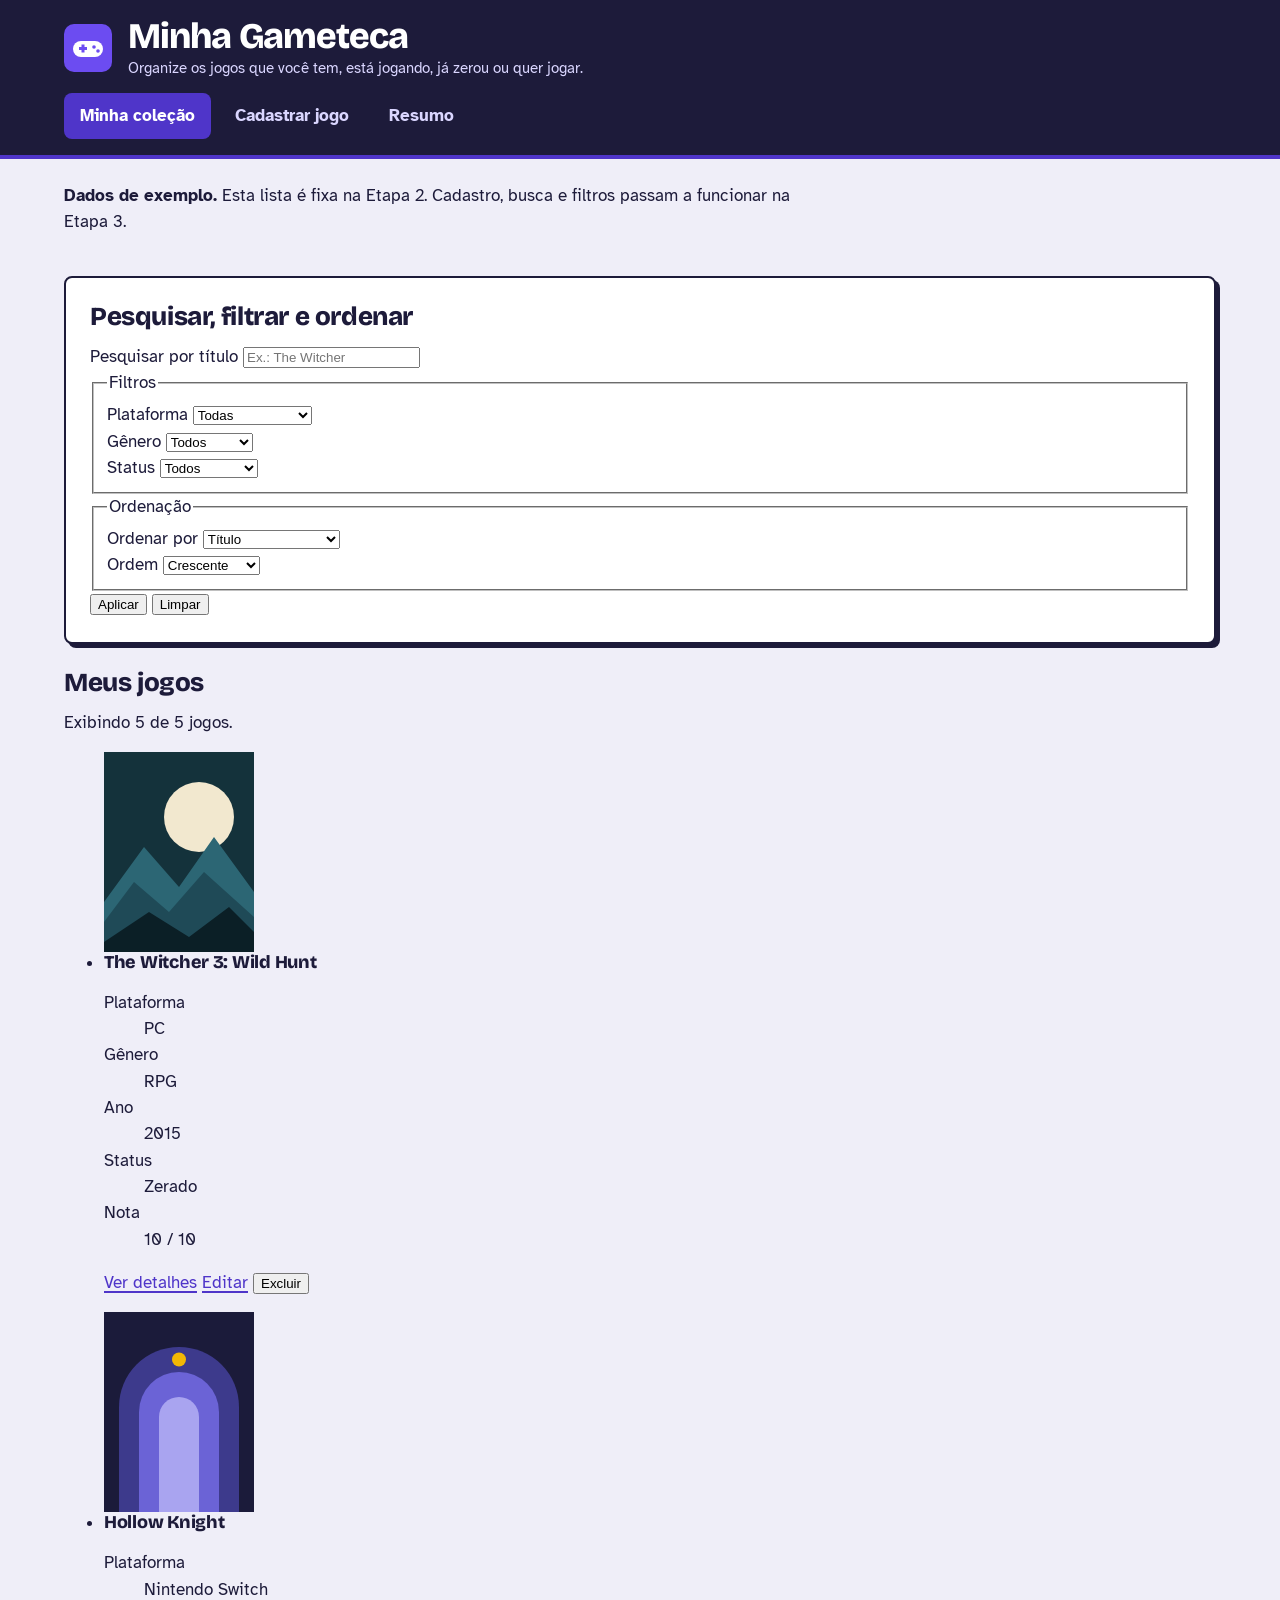
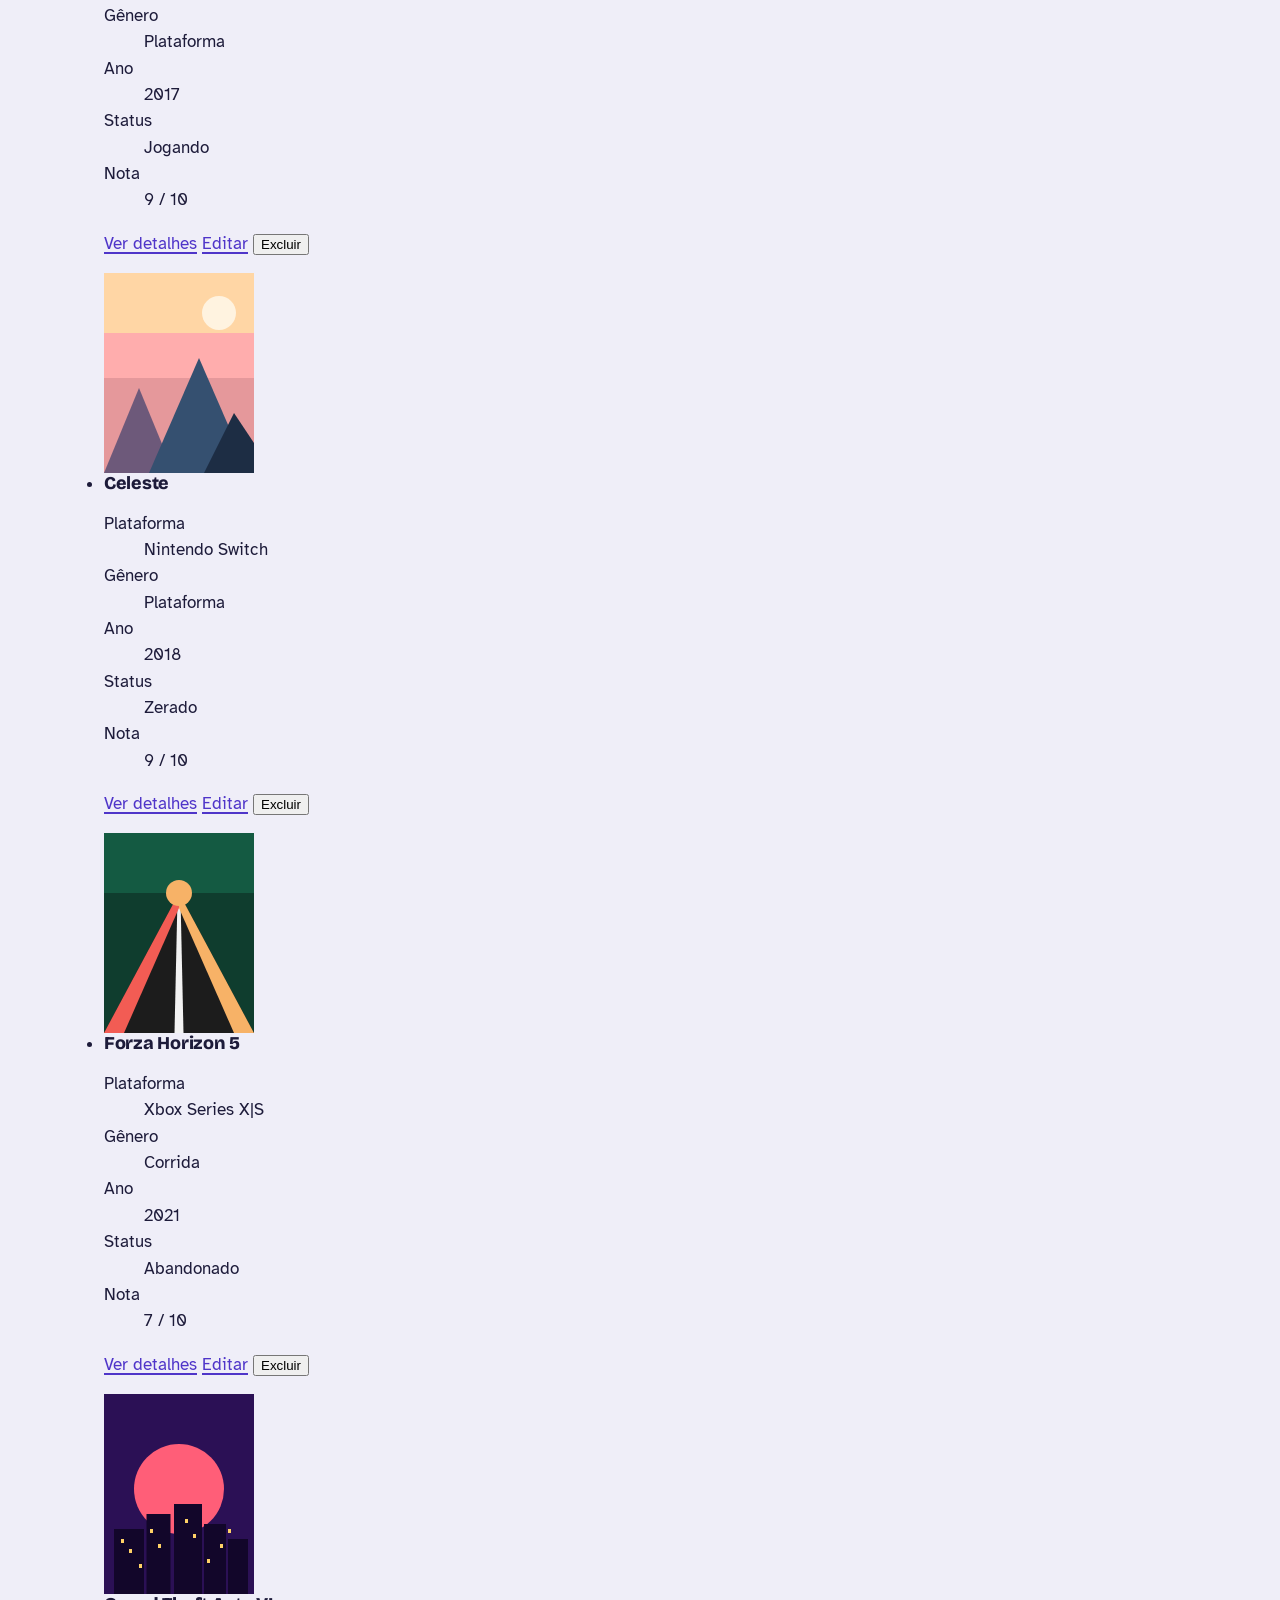
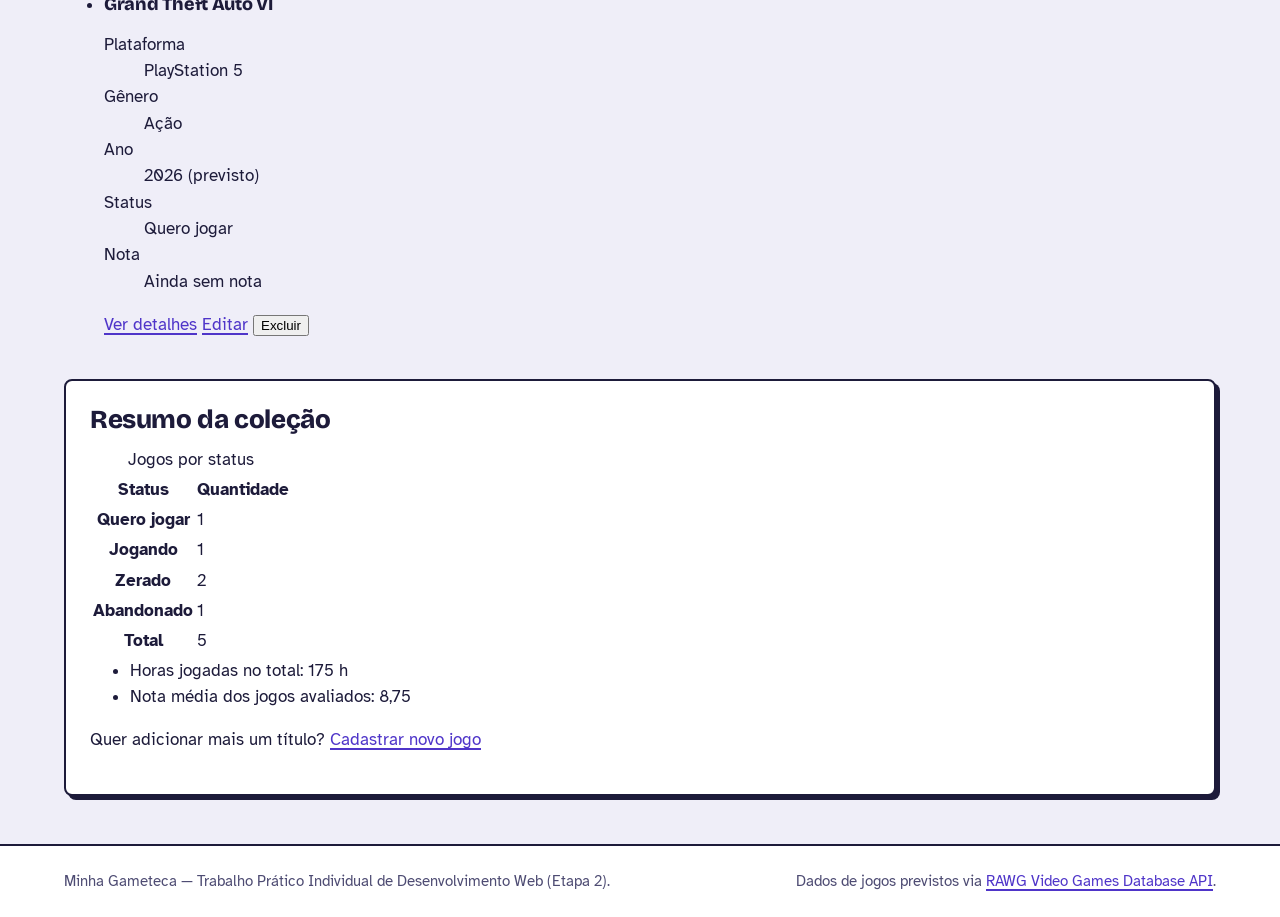
==== index.html @ 67038b7e "style: constrói layout principal com flexbox e grid Organiza topo, navegação, rodapé e estrutura ver" ====
<!DOCTYPE html>
<html lang="pt-BR">
<head>
  <meta charset="UTF-8">
  <meta name="viewport" content="width=device-width, initial-scale=1.0">
  <meta name="description" content="Minha Gameteca: sistema web para organizar sua coleção de jogos.">
  <title>Minha Gameteca — Minha coleção</title>
  <link rel="icon" type="image/svg+xml" href="assets/img/logo.svg">
  <link rel="preconnect" href="https://fonts.googleapis.com">
  <link rel="preconnect" href="https://fonts.gstatic.com" crossorigin>
  <link rel="stylesheet" href="https://fonts.googleapis.com/css2?family=Atkinson+Hyperlegible:wght@400;700&amp;family=Bricolage+Grotesque:opsz,wght@12..96,600..800&amp;display=swap">
  <link rel="stylesheet" href="assets/css/style.css">
</head>
<body>
  <a class="pular-link" href="#conteudo">Ir para o conteúdo principal</a>

  <header>
    <img src="assets/img/logo.svg" alt="Logotipo da Minha Gameteca" width="48" height="48">
    <div>
      <h1>Minha Gameteca</h1>
      <p>Organize os jogos que você tem, está jogando, já zerou ou quer jogar.</p>
    </div>
    <nav aria-label="Navegação principal">
      <ul>
        <li><a href="index.html" aria-current="page">Minha coleção</a></li>
        <li><a href="pages/cadastro.html">Cadastrar jogo</a></li>
        <li><a href="#resumo">Resumo</a></li>
      </ul>
    </nav>
  </header>

  <main id="conteudo" class="pagina-colecao">
    <p class="aviso aviso--info" role="note">
      <strong>Dados de exemplo.</strong>
      Esta lista é fixa na Etapa 2. Cadastro, busca e filtros passam a funcionar na Etapa 3.
    </p>

    <section class="area-busca" aria-labelledby="titulo-busca">
      <h2 id="titulo-busca">Pesquisar, filtrar e ordenar</h2>

      <form id="form-busca" action="#" method="get" role="search" aria-label="Pesquisar, filtrar e ordenar jogos">
        <div class="campo campo--busca">
          <label for="busca-titulo">Pesquisar por título</label>
          <input type="search" id="busca-titulo" name="busca" placeholder="Ex.: The Witcher">
        </div>

        <fieldset>
          <legend>Filtros</legend>

          <div class="campo">
            <label for="filtro-plataforma">Plataforma</label>
            <select id="filtro-plataforma" name="plataforma">
              <option value="">Todas</option>
              <option value="pc">PC</option>
              <option value="playstation-5">PlayStation 5</option>
              <option value="playstation-4">PlayStation 4</option>
              <option value="xbox-series">Xbox Series X|S</option>
              <option value="nintendo-switch">Nintendo Switch</option>
              <option value="mobile">Mobile</option>
            </select>
          </div>

          <div class="campo">
            <label for="filtro-genero">Gênero</label>
            <select id="filtro-genero" name="genero">
              <option value="">Todos</option>
              <option value="acao">Ação</option>
              <option value="aventura">Aventura</option>
              <option value="rpg">RPG</option>
              <option value="plataforma">Plataforma</option>
              <option value="estrategia">Estratégia</option>
              <option value="esporte">Esporte</option>
              <option value="corrida">Corrida</option>
              <option value="simulacao">Simulação</option>
              <option value="outro">Outro</option>
            </select>
          </div>

          <div class="campo">
            <label for="filtro-status">Status</label>
            <select id="filtro-status" name="status">
              <option value="">Todos</option>
              <option value="quero-jogar">Quero jogar</option>
              <option value="jogando">Jogando</option>
              <option value="zerado">Zerado</option>
              <option value="abandonado">Abandonado</option>
            </select>
          </div>
        </fieldset>

        <fieldset>
          <legend>Ordenação</legend>

          <div class="campo">
            <label for="ordenar-por">Ordenar por</label>
            <select id="ordenar-por" name="ordenar-por">
              <option value="titulo">Título</option>
              <option value="nota">Nota pessoal</option>
              <option value="ano">Ano de lançamento</option>
              <option value="horas">Horas jogadas</option>
            </select>
          </div>

          <div class="campo">
            <label for="ordem">Ordem</label>
            <select id="ordem" name="ordem">
              <option value="crescente">Crescente</option>
              <option value="decrescente">Decrescente</option>
            </select>
          </div>
        </fieldset>

        <div class="acoes">
          <button type="submit" class="botao botao--primario">Aplicar</button>
          <button type="reset" class="botao botao--secundario">Limpar</button>
        </div>
      </form>
    </section>

    <section class="area-lista" aria-labelledby="titulo-colecao">
      <h2 id="titulo-colecao">Meus jogos</h2>
      <p class="contador" aria-live="polite">Exibindo 5 de 5 jogos.</p>
      <p id="mensagem-vazia" class="mensagem mensagem--vazia" hidden>Nenhum jogo encontrado. Tente mudar a pesquisa ou os filtros.</p>

      <ul id="lista-jogos" class="lista-jogos">
        <li>
          <article class="jogo" aria-labelledby="jogo-1-titulo" data-id="1" data-status="zerado">
            <img src="assets/img/capa-1.svg" alt="Capa provisória do jogo The Witcher 3: Wild Hunt" width="150" height="200">
            <h3 id="jogo-1-titulo">The Witcher 3: Wild Hunt</h3>
            <dl>
              <dt>Plataforma</dt>
              <dd>PC</dd>
              <dt>Gênero</dt>
              <dd>RPG</dd>
              <dt>Ano</dt>
              <dd>2015</dd>
              <dt>Status</dt>
              <dd class="selo">Zerado</dd>
              <dt>Nota</dt>
              <dd>10 / 10</dd>
            </dl>
            <p class="acoes">
              <a class="botao botao--primario" href="pages/detalhes.html">Ver detalhes</a>
              <a class="botao botao--secundario" href="pages/editar.html">Editar</a>
              <button type="button" class="botao botao--perigo">Excluir</button>
            </p>
          </article>
        </li>

        <li>
          <article class="jogo" aria-labelledby="jogo-2-titulo" data-id="2" data-status="jogando">
            <img src="assets/img/capa-2.svg" alt="Capa provisória do jogo Hollow Knight" width="150" height="200">
            <h3 id="jogo-2-titulo">Hollow Knight</h3>
            <dl>
              <dt>Plataforma</dt>
              <dd>Nintendo Switch</dd>
              <dt>Gênero</dt>
              <dd>Plataforma</dd>
              <dt>Ano</dt>
              <dd>2017</dd>
              <dt>Status</dt>
              <dd class="selo">Jogando</dd>
              <dt>Nota</dt>
              <dd>9 / 10</dd>
            </dl>
            <p class="acoes">
              <a class="botao botao--primario" href="pages/detalhes.html">Ver detalhes</a>
              <a class="botao botao--secundario" href="pages/editar.html">Editar</a>
              <button type="button" class="botao botao--perigo">Excluir</button>
            </p>
          </article>
        </li>

        <li>
          <article class="jogo" aria-labelledby="jogo-3-titulo" data-id="3" data-status="zerado">
            <img src="assets/img/capa-3.svg" alt="Capa provisória do jogo Celeste" width="150" height="200">
            <h3 id="jogo-3-titulo">Celeste</h3>
            <dl>
              <dt>Plataforma</dt>
              <dd>Nintendo Switch</dd>
              <dt>Gênero</dt>
              <dd>Plataforma</dd>
              <dt>Ano</dt>
              <dd>2018</dd>
              <dt>Status</dt>
              <dd class="selo">Zerado</dd>
              <dt>Nota</dt>
              <dd>9 / 10</dd>
            </dl>
            <p class="acoes">
              <a class="botao botao--primario" href="pages/detalhes.html">Ver detalhes</a>
              <a class="botao botao--secundario" href="pages/editar.html">Editar</a>
              <button type="button" class="botao botao--perigo">Excluir</button>
            </p>
          </article>
        </li>

        <li>
          <article class="jogo" aria-labelledby="jogo-4-titulo" data-id="4" data-status="abandonado">
            <img src="assets/img/capa-4.svg" alt="Capa provisória do jogo Forza Horizon 5" width="150" height="200">
            <h3 id="jogo-4-titulo">Forza Horizon 5</h3>
            <dl>
              <dt>Plataforma</dt>
              <dd>Xbox Series X|S</dd>
              <dt>Gênero</dt>
              <dd>Corrida</dd>
              <dt>Ano</dt>
              <dd>2021</dd>
              <dt>Status</dt>
              <dd class="selo">Abandonado</dd>
              <dt>Nota</dt>
              <dd>7 / 10</dd>
            </dl>
            <p class="acoes">
              <a class="botao botao--primario" href="pages/detalhes.html">Ver detalhes</a>
              <a class="botao botao--secundario" href="pages/editar.html">Editar</a>
              <button type="button" class="botao botao--perigo">Excluir</button>
            </p>
          </article>
        </li>

        <li>
          <article class="jogo" aria-labelledby="jogo-5-titulo" data-id="5" data-status="quero-jogar">
            <img src="assets/img/capa-5.svg" alt="Capa provisória do jogo Grand Theft Auto VI" width="150" height="200">
            <h3 id="jogo-5-titulo">Grand Theft Auto VI</h3>
            <dl>
              <dt>Plataforma</dt>
              <dd>PlayStation 5</dd>
              <dt>Gênero</dt>
              <dd>Ação</dd>
              <dt>Ano</dt>
              <dd>2026 (previsto)</dd>
              <dt>Status</dt>
              <dd class="selo">Quero jogar</dd>
              <dt>Nota</dt>
              <dd>Ainda sem nota</dd>
            </dl>
            <p class="acoes">
              <a class="botao botao--primario" href="pages/detalhes.html">Ver detalhes</a>
              <a class="botao botao--secundario" href="pages/editar.html">Editar</a>
              <button type="button" class="botao botao--perigo">Excluir</button>
            </p>
          </article>
        </li>
      </ul>
    </section>

    <aside id="resumo" class="area-resumo" aria-labelledby="titulo-resumo">
      <h2 id="titulo-resumo">Resumo da coleção</h2>

      <table>
        <caption>Jogos por status</caption>
        <thead>
          <tr>
            <th scope="col">Status</th>
            <th scope="col">Quantidade</th>
          </tr>
        </thead>
        <tbody>
          <tr>
            <th scope="row">Quero jogar</th>
            <td>1</td>
          </tr>
          <tr>
            <th scope="row">Jogando</th>
            <td>1</td>
          </tr>
          <tr>
            <th scope="row">Zerado</th>
            <td>2</td>
          </tr>
          <tr>
            <th scope="row">Abandonado</th>
            <td>1</td>
          </tr>
        </tbody>
        <tfoot>
          <tr>
            <th scope="row">Total</th>
            <td>5</td>
          </tr>
        </tfoot>
      </table>

      <ul>
        <li>Horas jogadas no total: 175 h</li>
        <li>Nota média dos jogos avaliados: 8,75</li>
      </ul>

      <p>
        Quer adicionar mais um título?
        <a href="pages/cadastro.html">Cadastrar novo jogo</a>
      </p>
    </aside>
  </main>

  <footer>
    <p>Minha Gameteca — Trabalho Prático Individual de Desenvolvimento Web (Etapa 2).</p>
    <p>
      Dados de jogos previstos via
      <a href="https://rawg.io/apidocs" target="_blank" rel="noopener noreferrer">RAWG Video Games Database API</a>.
    </p>
  </footer>
</body>
</html>
---- assets/css/style.css ----
/*
  Minha Gameteca — Etapa 2 (CSS, layout e responsividade)

  Organização deste arquivo:
    1. Identidade visual (tokens, Box Model, tipografia, links)
    2. Layout da página (topo, rodapé, grid principal)
    3. Botões e estados de interação
    4. Formulário de cadastro e edição
    5. Listagem, busca, filtros e resumo
    6. Página de detalhes e confirmação de exclusão
    7. Mensagens
    8. Responsividade (Media Queries)

  Abordagem mobile-first: os estilos base servem para telas pequenas e
  as Media Queries (min-width) ampliam o layout para telas maiores.
*/


/* ==========================================================================
   1. IDENTIDADE VISUAL
   Direção: cartuchos de jogo. Bordas firmes, sombras sólidas deslocadas e
   cor de status como informação. Violeta é a cor do logotipo (Etapa 1).
   ========================================================================== */

:root {
  /* Cores base */
  --tinta: #1D1B3A;            /* texto e bordas */
  --tinta-suave: #4E4C73;      /* texto secundário */
  --violeta: #4F35C9;          /* ação principal, links, foco */
  --violeta-escuro: #3A24A8;   /* hover da ação principal */
  --fundo: #EFEEF8;            /* fundo da página */
  --papel: #FFFFFF;            /* superfícies (cards, campos) */
  --ambar: #F2B705;            /* foco sobre o topo escuro */
  --linha-campo: #5C5A80;      /* borda de campos de formulário */

  /* Perigo (excluir, erros) */
  --perigo: #B3203A;
  --perigo-escuro: #8F1830;
  --perigo-fundo: #FFE8EC;
  --perigo-texto: #8B1428;

  /* Sucesso e informação */
  --sucesso-fundo: #DDF4E4;
  --sucesso-texto: #0F5A2A;
  --info-fundo: #E3EEFF;
  --info-texto: #0B3F85;

  /* Cores de status do jogo: faixa, fundo do selo e texto do selo */
  --quero-jogar-faixa: #1B6FD1;
  --quero-jogar-fundo: #DCEBFF;
  --quero-jogar-texto: #0B3F85;
  --jogando-faixa: #E0A100;
  --jogando-fundo: #FFEFC2;
  --jogando-texto: #6B4300;
  --zerado-faixa: #1F9D4D;
  --zerado-fundo: #D5F2DD;
  --zerado-texto: #0F5A2A;
  --abandonado-faixa: #D6334F;
  --abandonado-fundo: #FFDDE2;
  --abandonado-texto: #8B1428;

  /* Tipografia */
  --fonte-titulo: "Bricolage Grotesque", "Trebuchet MS", "Segoe UI", system-ui, sans-serif;
  --fonte-texto: "Atkinson Hyperlegible", "Segoe UI", Verdana, system-ui, sans-serif;

  /* Escala de espaçamento (rem) */
  --esp-1: 0.25rem;
  --esp-2: 0.5rem;
  --esp-3: 0.75rem;
  --esp-4: 1rem;
  --esp-5: 1.5rem;
  --esp-6: 2rem;
  --esp-7: 3rem;

  /* Forma: borda firme e sombra sólida (efeito de cartucho) */
  --borda: 2px solid var(--tinta);
  --raio: 0.5rem;
  --sombra: 0.25rem 0.25rem 0 var(--tinta);
  --sombra-pequena: 0.125rem 0.125rem 0 var(--tinta);

  /* Largura máxima do conteúdo */
  --largura-max: 72rem;
}


/* ---- Box Model e base ---------------------------------------------------- */

/* border-box: width e height passam a incluir padding e borda. */
*,
*::before,
*::after {
  box-sizing: border-box;
}

html {
  font-size: 100%;           /* respeita a preferência de tamanho do usuário */
  scroll-behavior: smooth;
}

body {
  margin: 0;
  min-height: 100vh;
  font-family: var(--fonte-texto);
  font-size: 1.0625rem;      /* 17px: confortável para leitura */
  line-height: 1.55;
  color: var(--tinta);
  background-color: var(--fundo);
}

/* O atributo hidden precisa vencer qualquer display definido nas classes. */
[hidden] {
  display: none !important;
}

img,
svg {
  display: block;
  max-width: 100%;
  height: auto;
}


/* ---- Tipografia ---------------------------------------------------------- */

h1,
h2,
h3 {
  margin: 0 0 var(--esp-3);
  font-family: var(--fonte-titulo);
  font-weight: 800;
  line-height: 1.15;
  letter-spacing: -0.015em;
  text-wrap: balance;
}

h1 {
  font-size: clamp(1.5rem, 1.1rem + 1.6vw, 2.25rem);
  letter-spacing: -0.025em;
}

h2 {
  font-size: clamp(1.25rem, 1.05rem + 0.8vw, 1.625rem);
}

h3 {
  font-size: 1.125rem;
}

p {
  margin: 0 0 var(--esp-4);
  max-width: 68ch;           /* linhas curtas leem melhor */
}

strong {
  font-weight: 700;
}

small {
  font-size: 0.875rem;
}

abbr[title] {
  text-decoration: none;     /* o asterisco de campo obrigatório não precisa de sublinhado */
  cursor: help;
}

ul,
ol {
  margin-top: 0;
}


/* ---- Links --------------------------------------------------------------- */

a {
  color: var(--violeta);
  text-decoration-thickness: 0.1em;
  text-underline-offset: 0.2em;
}

a:hover {
  color: var(--violeta-escuro);
  text-decoration-thickness: 0.18em;
}


/* ==========================================================================
   2. LAYOUT DA PÁGINA
   Flexbox: topo, navegação, rodapé e estrutura vertical da página.
   Grid: áreas da página principal (busca, lista e resumo).
   ========================================================================== */

/* Estrutura vertical: o rodapé desce até o fim da janela em páginas curtas. */
body {
  display: flex;
  flex-direction: column;
}

/*
  Margem lateral que limita o conteúdo a --largura-max e mantém o fundo do
  topo e do rodapé de ponta a ponta. Em telas pequenas vale o mínimo de 1rem.
*/
body > header,
main,
body > footer {
  padding-inline: max(var(--esp-4), calc((100% - var(--largura-max)) / 2));
}


/* ---- Topo ---------------------------------------------------------------- */

body > header {
  display: flex;
  flex-wrap: wrap;
  align-items: center;
  gap: var(--esp-3) var(--esp-4);
  padding-block: var(--esp-4);
  color: var(--papel);
  background-color: var(--tinta);
  border-bottom: 4px solid var(--violeta);
}

body > header > img {
  width: 3rem;
  height: 3rem;
  flex: none;
}

body > header > div {
  flex: 1 1 14rem;           /* ocupa o espaço livre e quebra de linha se faltar */
  min-width: 0;
}

body > header h1 {
  margin: 0;
  color: var(--papel);
}

body > header p {
  margin: 0;
  font-size: 0.9375rem;
  color: #DAD6FF;
}

/* Navegação principal: lista horizontal que quebra linha quando precisa */
body > header nav {
  flex: 1 1 100%;
}

body > header nav ul {
  display: flex;
  flex-wrap: wrap;
  gap: var(--esp-2);
  margin: 0;
  padding: 0;
  list-style: none;
}

body > header nav a {
  display: inline-block;
  padding: 0.5rem 0.875rem;
  font-weight: 700;
  color: #DAD6FF;
  text-decoration: none;
  border: 2px solid transparent;
  border-radius: var(--raio);
}

body > header nav a[aria-current="page"] {
  color: var(--papel);
  background-color: var(--violeta);
}


/* ---- Corpo da página (grid) ---------------------------------------------- */

main {
  flex: 1 0 auto;            /* empurra o rodapé para baixo */
  display: grid;
  grid-template-columns: minmax(0, 1fr);   /* minmax(0, …) evita estouro lateral */
  gap: var(--esp-5);
  align-content: start;
  padding-block: var(--esp-5) var(--esp-7);
}

/* Páginas de formulário e detalhes: coluna de leitura confortável */
.pagina-formulario > *,
.pagina-detalhe > * {
  max-width: 56rem;
}

/* Página da coleção: áreas nomeadas (o desktop reorganiza em Media Query) */
.pagina-colecao > .aviso {
  grid-area: aviso;
}

.area-busca {
  grid-area: busca;
}

.area-lista {
  grid-area: lista;
}

.area-resumo {
  grid-area: resumo;
}

.pagina-colecao {
  grid-template-areas:
    "aviso"
    "busca"
    "lista"
    "resumo";
}


/* ---- Superfícies (painéis) ---------------------------------------------- */

.painel,
.area-busca,
.area-resumo {
  padding: var(--esp-5);
  background-color: var(--papel);
  border: var(--borda);
  border-radius: var(--raio);
  box-shadow: var(--sombra);
}


/* ---- Trilha de navegação (breadcrumb) ------------------------------------ */

.trilha ol {
  display: flex;
  flex-wrap: wrap;
  gap: var(--esp-2);
  margin: 0;
  padding: 0;
  font-size: 0.9375rem;
  color: var(--tinta-suave);
  list-style: none;
}

.trilha li + li::before {
  content: "/";
  margin-right: var(--esp-2);
}

.trilha [aria-current="page"] {
  font-weight: 700;
  color: var(--tinta);
}


/* ---- Rodapé -------------------------------------------------------------- */

body > footer {
  display: flex;
  flex-wrap: wrap;
  justify-content: space-between;
  gap: var(--esp-2) var(--esp-5);
  padding-block: var(--esp-5);
  font-size: 0.9375rem;
  color: var(--tinta-suave);
  background-color: var(--papel);
  border-top: var(--borda);
}

body > footer p {
  margin: 0;
}


/* ---- Link "pular para o conteúdo" (acessibilidade) ----------------------- */

.pular-link {
  position: absolute;
  top: -5rem;                /* fora da tela até receber foco */
  left: var(--esp-4);
  z-index: 10;
  padding: var(--esp-2) var(--esp-4);
  font-weight: 700;
  color: var(--tinta);
  text-decoration: none;
  background-color: var(--ambar);
  border: var(--borda);
  border-radius: var(--raio);
}

.pular-link:focus {
  top: var(--esp-2);
}


/* === FIM (os próximos blocos são acrescentados acima desta linha) === */
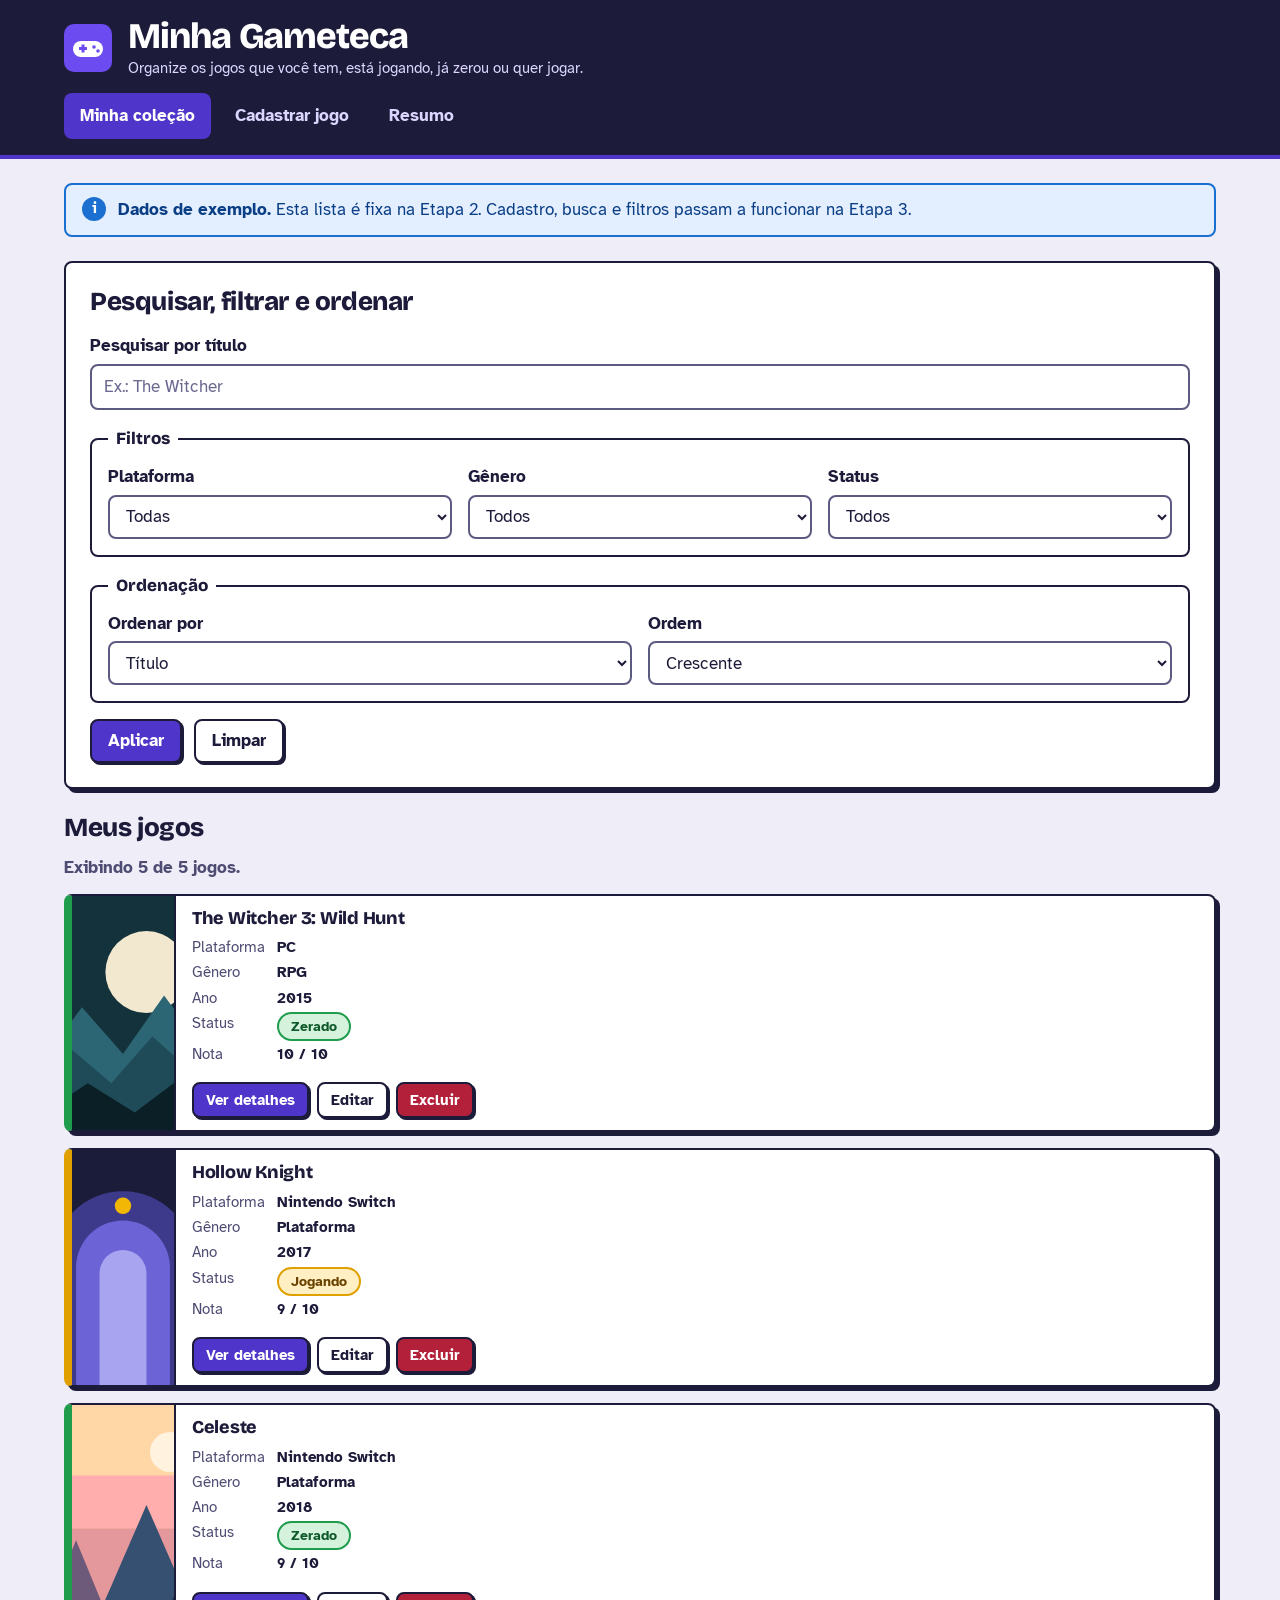
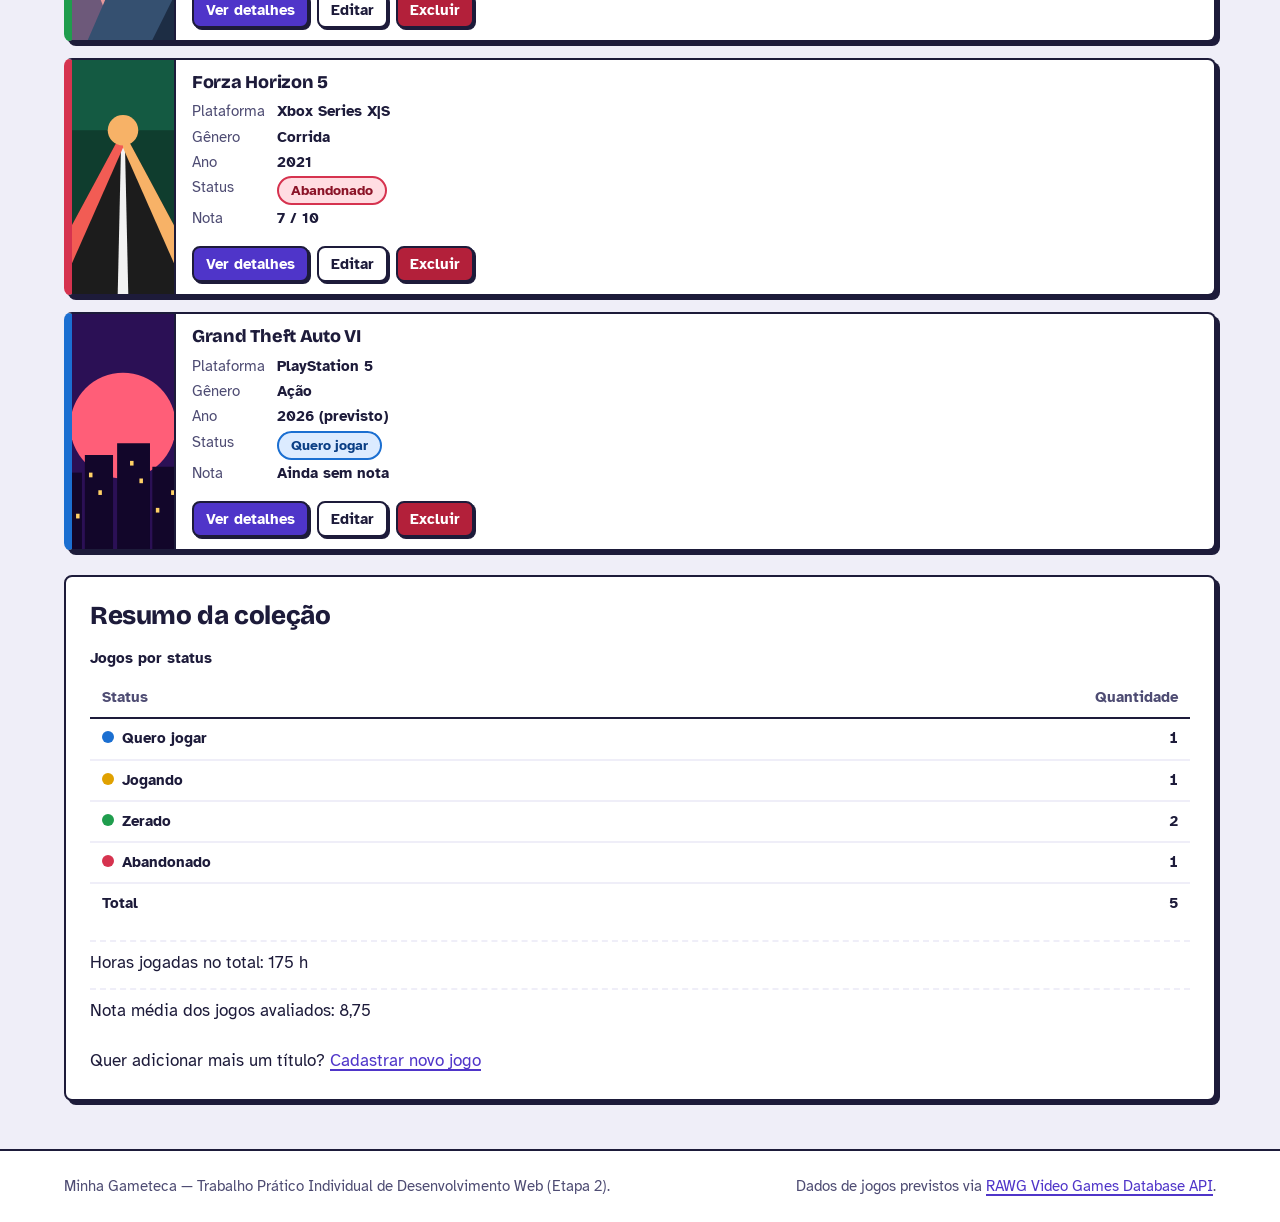
==== commit 449dc369: "style: organiza listagem com grid Estiliza o painel de busca, filtros e ordenação, os cards dos jogo" ====
--- a/index.html
+++ b/index.html
@@ -31,8 +31,10 @@
 
   <main id="conteudo" class="pagina-colecao">
     <p class="aviso aviso--info" role="note">
-      <strong>Dados de exemplo.</strong>
-      Esta lista é fixa na Etapa 2. Cadastro, busca e filtros passam a funcionar na Etapa 3.
+      <span>
+        <strong>Dados de exemplo.</strong>
+        Esta lista é fixa na Etapa 2. Cadastro, busca e filtros passam a funcionar na Etapa 3.
+      </span>
     </p>
 
     <section class="area-busca" aria-labelledby="titulo-busca">
@@ -44,7 +46,7 @@
           <input type="search" id="busca-titulo" name="busca" placeholder="Ex.: The Witcher">
         </div>
 
-        <fieldset>
+        <fieldset class="grupo-filtros">
           <legend>Filtros</legend>
 
           <div class="campo">
@@ -88,7 +90,7 @@
           </div>
         </fieldset>
 
-        <fieldset>
+        <fieldset class="grupo-ordenacao">
           <legend>Ordenação</legend>
 
           <div class="campo">
--- a/assets/css/style.css
+++ b/assets/css/style.css
@@ -5,10 +5,10 @@
     1. Identidade visual (tokens, Box Model, tipografia, links)
     2. Layout da página (topo, rodapé, grid principal)
     3. Botões e estados de interação
-    4. Formulário de cadastro e edição
-    5. Listagem, busca, filtros e resumo
-    6. Página de detalhes e confirmação de exclusão
-    7. Mensagens
+    4. Formulários (cadastro, edição, busca e filtros)
+    5. Mensagens e avisos
+    6. Listagem, busca, filtros e resumo
+    7. Página de detalhes e confirmação de exclusão
     8. Responsividade (Media Queries)
 
   Abordagem mobile-first: os estilos base servem para telas pequenas e
@@ -392,4 +392,744 @@
 }
 
 
+/* ==========================================================================
+   3. BOTÕES E ESTADOS DE INTERAÇÃO
+   Vale para <a> e <button> com a classe .botao. O botão "afunda" ao ser
+   clicado (a sombra some e ele se desloca), como um botão físico.
+   ========================================================================== */
+
+.botao {
+  display: inline-flex;
+  align-items: center;
+  justify-content: center;
+  gap: var(--esp-2);
+  min-height: 2.75rem;       /* alvo de toque confortável */
+  padding: 0.5rem 1rem;
+  font: inherit;
+  font-weight: 700;
+  line-height: 1.2;
+  text-align: center;
+  text-decoration: none;
+  cursor: pointer;
+  color: var(--tinta);
+  background-color: var(--papel);
+  border: var(--borda);
+  border-radius: var(--raio);
+  box-shadow: var(--sombra-pequena);
+  transition: background-color 0.15s ease, color 0.15s ease,
+              transform 0.1s ease, box-shadow 0.1s ease;
+}
+
+.botao:hover {
+  transform: translate(-1px, -1px);
+  box-shadow: 0.1875rem 0.1875rem 0 var(--tinta);
+}
+
+.botao:active {
+  transform: translate(0.125rem, 0.125rem);
+  box-shadow: none;
+}
+
+.botao:disabled,
+.botao[aria-disabled="true"] {
+  cursor: not-allowed;
+  color: var(--tinta-suave);
+  background-color: var(--fundo);
+  border-color: var(--tinta-suave);
+  box-shadow: none;
+  transform: none;
+}
+
+/* Variações */
+.botao--primario {
+  color: var(--papel);
+  background-color: var(--violeta);
+}
+
+.botao--primario:hover {
+  color: var(--papel);
+  background-color: var(--violeta-escuro);
+}
+
+.botao--secundario:hover {
+  background-color: var(--fundo);
+}
+
+.botao--perigo {
+  color: var(--papel);
+  background-color: var(--perigo);
+}
+
+.botao--perigo:hover {
+  color: var(--papel);
+  background-color: var(--perigo-escuro);
+}
+
+.botao--fantasma {
+  background-color: transparent;
+  border-color: transparent;
+  box-shadow: none;
+  text-decoration: underline;
+  text-underline-offset: 0.2em;
+}
+
+.botao--fantasma:hover {
+  color: var(--violeta-escuro);
+  background-color: transparent;
+  box-shadow: none;
+  transform: none;
+}
+
+.botao--pequeno {
+  min-height: 2.25rem;
+  padding: 0.25rem 0.75rem;
+  font-size: 0.9375rem;
+}
+
+/* Grupo de botões: linha que quebra quando falta espaço */
+.acoes {
+  display: flex;
+  flex-wrap: wrap;
+  gap: var(--esp-3);
+  align-items: center;
+  margin: 0;
+}
+
+
+/* ---- Links da navegação principal: hover e página atual ------------------ */
+
+body > header nav a:hover {
+  color: var(--papel);
+  background-color: rgb(255 255 255 / 0.14);
+  border-color: rgb(255 255 255 / 0.45);
+}
+
+body > header nav a[aria-current="page"]:hover {
+  background-color: var(--violeta-escuro);
+  border-color: transparent;
+}
+
+
+/* ---- Foco visível (teclado) --------------------------------------------- */
+
+:focus-visible {
+  outline: 3px solid var(--violeta);
+  outline-offset: 3px;
+}
+
+/* Sobre o topo escuro o violeta perde contraste: usa âmbar */
+body > header :focus-visible {
+  outline-color: var(--ambar);
+}
+
+
+/* ---- Movimento reduzido -------------------------------------------------- */
+
+@media (prefers-reduced-motion: reduce) {
+  html {
+    scroll-behavior: auto;
+  }
+
+  *,
+  *::before,
+  *::after {
+    transition-duration: 0.01ms !important;
+    animation-duration: 0.01ms !important;
+  }
+
+  .botao:hover,
+  .botao:active {
+    transform: none;
+  }
+}
+
+
+/* ==========================================================================
+   4. FORMULÁRIOS (cadastro, edição, busca e filtros)
+   ========================================================================== */
+
+label {
+  display: block;
+  margin-bottom: var(--esp-1);
+  font-weight: 700;
+}
+
+/* Asterisco de campo obrigatório */
+label abbr,
+legend abbr {
+  font-weight: 800;
+  color: var(--perigo);
+}
+
+input,
+select,
+textarea {
+  width: 100%;
+  min-height: 2.75rem;
+  padding: 0.5rem 0.75rem;
+  font: inherit;
+  color: var(--tinta);
+  background-color: var(--papel);
+  border: 2px solid var(--linha-campo);
+  border-radius: var(--raio);
+  accent-color: var(--violeta);
+}
+
+textarea {
+  min-height: 7rem;
+  resize: vertical;          /* só altura: evita estourar o layout */
+}
+
+::placeholder {
+  color: #6B6990;            /* contraste de 5,2:1 sobre o branco */
+  opacity: 1;
+}
+
+/* Estados dos campos */
+input:hover,
+select:hover,
+textarea:hover {
+  border-color: var(--tinta);
+}
+
+input:focus,
+select:focus,
+textarea:focus {
+  border-color: var(--violeta);
+  outline: 3px solid var(--violeta);
+  outline-offset: 2px;
+}
+
+/* Só marca erro depois que a pessoa interagiu com o campo */
+input:user-invalid,
+select:user-invalid,
+textarea:user-invalid {
+  border-color: var(--perigo);
+  background-color: var(--perigo-fundo);
+}
+
+input:disabled,
+select:disabled,
+textarea:disabled {
+  cursor: not-allowed;
+  color: var(--tinta-suave);
+  background-color: var(--fundo);
+}
+
+.campo {
+  min-width: 0;              /* campos em grid não podem forçar largura */
+}
+
+.ajuda {
+  display: block;
+  margin-top: var(--esp-1);
+  color: var(--tinta-suave);
+}
+
+.nota-obrigatorio {
+  font-size: 0.9375rem;
+  color: var(--tinta-suave);
+}
+
+
+/* ---- Grupos de campos (fieldset) ----------------------------------------- */
+
+fieldset {
+  min-width: 0;              /* fieldset tem min-width implícito que causa rolagem lateral */
+  margin: 0 0 var(--esp-5);
+  padding: var(--esp-4);
+  border: 2px solid var(--tinta);
+  border-radius: var(--raio);
+}
+
+legend {
+  padding: 0 var(--esp-2);
+  font-family: var(--fonte-titulo);
+  font-size: 1.0625rem;
+  font-weight: 800;
+}
+
+/* Grid responsivo: tantas colunas de 15rem quanto couberem */
+.formulario fieldset {
+  display: grid;
+  grid-template-columns: repeat(auto-fit, minmax(min(100%, 15rem), 1fr));
+  gap: var(--esp-4) var(--esp-5);
+}
+
+/* Campos longos ocupam a linha toda */
+.formulario .campo:has(input[name="titulo"]),
+.formulario .campo:has(textarea),
+.formulario .campo:has(input[type="url"]),
+.formulario .opcoes {
+  grid-column: 1 / -1;
+}
+
+
+/* ---- Status como opções em formato de "chip" ----------------------------- */
+
+.formulario .opcoes {
+  display: flex;
+  flex-wrap: wrap;
+  gap: var(--esp-2);
+  margin: 0;
+  padding: 0;
+  border: 0;
+}
+
+.opcoes legend {
+  margin-bottom: var(--esp-2);
+  padding: 0;
+  font-family: var(--fonte-texto);
+  font-size: 1rem;
+}
+
+.opcao {
+  position: relative;
+}
+
+/* O botão de rádio real continua no HTML (teclado e leitor de tela), só escondido */
+.opcao input {
+  position: absolute;
+  inline-size: 1px;
+  block-size: 1px;
+  min-height: 0;
+  padding: 0;
+  border: 0;
+  opacity: 0;
+}
+
+.opcao label {
+  display: inline-flex;
+  align-items: center;
+  gap: var(--esp-2);
+  min-height: 2.75rem;
+  margin: 0;
+  padding: 0.5rem 1rem;
+  cursor: pointer;
+  background-color: var(--papel);
+  border: 2px solid var(--linha-campo);
+  border-radius: 999px;
+}
+
+.opcao label:hover {
+  background-color: var(--fundo);
+  border-color: var(--tinta);
+}
+
+.opcao input:focus-visible {
+  outline: none;             /* o foco aparece no rótulo, que é o que se vê */
+}
+
+.opcao input:focus-visible + label {
+  outline: 3px solid var(--violeta);
+  outline-offset: 3px;
+}
+
+/* Opção marcada: cor do status + sinal "✓", para não depender só da cor */
+.opcao input:checked + label::before {
+  content: "\2713";
+  font-weight: 800;
+}
+
+.opcao input[value="quero-jogar"]:checked + label {
+  color: var(--quero-jogar-texto);
+  background-color: var(--quero-jogar-fundo);
+  border-color: var(--quero-jogar-faixa);
+}
+
+.opcao input[value="jogando"]:checked + label {
+  color: var(--jogando-texto);
+  background-color: var(--jogando-fundo);
+  border-color: var(--jogando-faixa);
+}
+
+.opcao input[value="zerado"]:checked + label {
+  color: var(--zerado-texto);
+  background-color: var(--zerado-fundo);
+  border-color: var(--zerado-faixa);
+}
+
+.opcao input[value="abandonado"]:checked + label {
+  color: var(--abandonado-texto);
+  background-color: var(--abandonado-fundo);
+  border-color: var(--abandonado-faixa);
+}
+
+
+/* ---- Busca na API (cadastro) --------------------------------------------- */
+
+.painel--api {
+  border-style: dashed;      /* opcional: pesa menos que o formulário principal */
+  box-shadow: none;
+}
+
+/* Campo de busca com botão ao lado */
+.campo--com-botao {
+  display: grid;
+  grid-template-columns: minmax(0, 1fr) auto;
+  gap: var(--esp-2);
+  align-items: end;
+  margin-bottom: var(--esp-5);
+}
+
+.campo--com-botao label {
+  grid-column: 1 / -1;
+  margin-bottom: 0;
+}
+
+.resultados-api {
+  display: grid;
+  gap: var(--esp-2);
+  margin: 0 0 var(--esp-4);
+  padding: 0;
+  list-style: none;
+}
+
+.resultados-api li {
+  display: flex;
+  flex-wrap: wrap;
+  align-items: center;
+  gap: var(--esp-1) var(--esp-2);
+  padding: var(--esp-3) var(--esp-4);
+  background-color: var(--fundo);
+  border: 2px solid var(--tinta);
+  border-radius: var(--raio);
+}
+
+.resultados-api .botao {
+  margin-left: auto;         /* empurra o botão para a direita */
+}
+
+
+/* ==========================================================================
+   5. MENSAGENS E AVISOS
+   ========================================================================== */
+
+.mensagem,
+.aviso {
+  display: flex;
+  gap: var(--esp-3);
+  align-items: flex-start;
+  max-width: none;
+  margin: 0;
+  padding: var(--esp-3) var(--esp-4);
+  border: 2px solid;
+  border-radius: var(--raio);
+}
+
+/* Ícone textual de cada tipo de mensagem */
+.mensagem::before,
+.aviso::before {
+  display: grid;
+  flex: none;
+  place-items: center;
+  width: 1.5rem;
+  height: 1.5rem;
+  font-size: 0.9375rem;
+  font-weight: 800;
+  line-height: 1;
+  color: var(--papel);
+  border-radius: 50%;
+}
+
+.mensagem--erro {
+  color: var(--perigo-texto);
+  background-color: var(--perigo-fundo);
+  border-color: var(--perigo);
+}
+
+.mensagem--erro::before {
+  content: "!";
+  background-color: var(--perigo);
+}
+
+.mensagem--sucesso {
+  color: var(--sucesso-texto);
+  background-color: var(--sucesso-fundo);
+  border-color: var(--zerado-faixa);
+}
+
+.mensagem--sucesso::before {
+  content: "\2713";
+  background-color: var(--zerado-faixa);
+}
+
+.aviso--info {
+  color: var(--info-texto);
+  background-color: var(--info-fundo);
+  border-color: var(--quero-jogar-faixa);
+}
+
+.aviso--info::before {
+  content: "i";
+  background-color: var(--quero-jogar-faixa);
+}
+
+/* Lista vazia: convite para agir, não só um aviso */
+.mensagem--vazia {
+  justify-content: center;
+  padding: var(--esp-6) var(--esp-4);
+  color: var(--tinta-suave);
+  background-color: var(--papel);
+  border-style: dashed;
+  border-color: var(--tinta-suave);
+}
+
+.mensagem--vazia::before {
+  display: none;
+}
+
+/*
+  Mensagens do formulário aparecem sozinhas, só com CSS:
+  - erro, quando algum campo foi tocado e está inválido;
+  - sucesso, quando todos os campos obrigatórios estão válidos.
+*/
+.formulario .mensagem {
+  display: none;
+  margin-bottom: var(--esp-4);
+}
+
+.formulario:has(:user-invalid) .mensagem--erro {
+  display: flex;
+}
+
+.formulario:valid .mensagem--sucesso {
+  display: flex;
+}
+
+
+/* ==========================================================================
+   6. LISTAGEM, BUSCA, FILTROS E RESUMO
+   ========================================================================== */
+
+/* ---- Cor de status: uma regra só alimenta cards, selos e detalhes ---------- */
+
+[data-status="quero-jogar"] {
+  --faixa: var(--quero-jogar-faixa);
+  --selo-fundo: var(--quero-jogar-fundo);
+  --selo-texto: var(--quero-jogar-texto);
+}
+
+[data-status="jogando"] {
+  --faixa: var(--jogando-faixa);
+  --selo-fundo: var(--jogando-fundo);
+  --selo-texto: var(--jogando-texto);
+}
+
+[data-status="zerado"] {
+  --faixa: var(--zerado-faixa);
+  --selo-fundo: var(--zerado-fundo);
+  --selo-texto: var(--zerado-texto);
+}
+
+[data-status="abandonado"] {
+  --faixa: var(--abandonado-faixa);
+  --selo-fundo: var(--abandonado-fundo);
+  --selo-texto: var(--abandonado-texto);
+}
+
+.selo {
+  display: inline-block;
+  padding: 0.125rem 0.75rem;
+  font-size: 0.875rem;
+  font-weight: 800;
+  line-height: 1.5;
+  color: var(--selo-texto);
+  background-color: var(--selo-fundo);
+  border: 2px solid var(--faixa);
+  border-radius: 999px;
+}
+
+
+/* ---- Busca, filtros e ordenação ------------------------------------------ */
+
+.area-busca h2,
+.area-resumo h2,
+.painel h2 {
+  margin-bottom: var(--esp-4);
+}
+
+.area-busca form {
+  display: grid;
+  gap: var(--esp-4);
+}
+
+.area-busca fieldset {
+  margin: 0;
+  padding: var(--esp-3) var(--esp-4) var(--esp-4);
+  display: grid;
+  grid-template-columns: repeat(auto-fit, minmax(min(100%, 9rem), 1fr));
+  gap: var(--esp-3) var(--esp-4);
+}
+
+.area-busca .acoes {
+  align-self: end;
+}
+
+
+/* ---- Lista de jogos ------------------------------------------------------- */
+
+.contador {
+  margin: 0 0 var(--esp-3);
+  font-weight: 700;
+  color: var(--tinta-suave);
+}
+
+.lista-jogos {
+  display: grid;
+  gap: var(--esp-4);
+  margin: 0;
+  padding: 0;
+  list-style: none;
+}
+
+/* Card: capa à esquerda e dados à direita (telas pequenas) */
+.jogo {
+  position: relative;
+  display: grid;
+  grid-template-columns: 6.5rem minmax(0, 1fr);
+  grid-template-rows: auto auto 1fr;
+  overflow: hidden;
+  background-color: var(--papel);
+  border: var(--borda);
+  border-left: 0.5rem solid var(--faixa, var(--tinta));   /* lombada colorida pelo status */
+  border-radius: var(--raio);
+  box-shadow: var(--sombra);
+  transition: transform 0.15s ease, box-shadow 0.15s ease;
+}
+
+.jogo:hover {
+  transform: translate(-2px, -2px);
+  box-shadow: 0.375rem 0.375rem 0 var(--tinta);
+}
+
+.jogo img {
+  grid-row: 1 / -1;          /* a capa ocupa a altura toda do card */
+  width: 100%;
+  height: 100%;
+  object-fit: cover;
+  border-right: var(--borda);
+}
+
+.jogo h3 {
+  grid-column: 2;
+  margin: 0;
+  padding: var(--esp-3) var(--esp-4) 0;
+}
+
+.jogo dl {
+  grid-column: 2;
+  display: grid;
+  grid-template-columns: auto minmax(0, 1fr);
+  gap: 0.125rem var(--esp-3);
+  align-content: start;
+  margin: 0;
+  padding: var(--esp-2) var(--esp-4);
+  font-size: 0.9375rem;
+}
+
+.jogo dt {
+  color: var(--tinta-suave);
+}
+
+.jogo dd {
+  margin: 0;
+  font-weight: 700;
+}
+
+.jogo .selo {
+  justify-self: start;       /* o selo não estica na célula do grid */
+}
+
+.jogo .acoes {
+  grid-column: 2;
+  align-self: end;
+  padding: var(--esp-2) var(--esp-4) var(--esp-3);
+  gap: var(--esp-2);
+}
+
+.jogo .botao {
+  min-height: 2.25rem;
+  padding: 0.25rem 0.75rem;
+  font-size: 0.9375rem;
+}
+
+
+/* ---- Resumo da coleção (aside) ------------------------------------------- */
+
+.area-resumo table {
+  width: 100%;
+  border-collapse: collapse;
+  font-size: 0.9375rem;
+}
+
+.area-resumo caption {
+  margin-bottom: var(--esp-2);
+  font-weight: 800;
+  text-align: left;
+}
+
+.area-resumo th,
+.area-resumo td {
+  padding: var(--esp-2) var(--esp-3);
+  text-align: left;
+  border-bottom: 2px solid var(--fundo);
+}
+
+.area-resumo thead th {
+  color: var(--tinta-suave);
+  border-bottom-color: var(--tinta);
+}
+
+.area-resumo td {
+  font-weight: 700;
+  font-variant-numeric: tabular-nums;
+  text-align: right;         /* números alinhados à direita */
+}
+
+.area-resumo thead th:last-child {
+  text-align: right;
+}
+
+.area-resumo tfoot th,
+.area-resumo tfoot td {
+  border-top: 2px solid var(--tinta);
+  border-bottom: 0;
+}
+
+/* Bolinha de cor antes de cada status (seletor estrutural :nth-child) */
+.area-resumo tbody th::before {
+  content: "";
+  display: inline-block;
+  width: 0.75rem;
+  height: 0.75rem;
+  margin-right: var(--esp-2);
+  vertical-align: baseline;
+  background-color: var(--bolinha);
+  border-radius: 50%;
+}
+
+.area-resumo tbody tr:nth-child(1) th { --bolinha: var(--quero-jogar-faixa); }
+.area-resumo tbody tr:nth-child(2) th { --bolinha: var(--jogando-faixa); }
+.area-resumo tbody tr:nth-child(3) th { --bolinha: var(--zerado-faixa); }
+.area-resumo tbody tr:nth-child(4) th { --bolinha: var(--abandonado-faixa); }
+
+.area-resumo ul {
+  display: grid;
+  gap: var(--esp-1);
+  margin: var(--esp-4) 0;
+  padding: 0;
+  list-style: none;
+}
+
+.area-resumo li {
+  padding: var(--esp-2) 0;
+  border-top: 2px dashed var(--fundo);
+}
+
+.area-resumo p {
+  margin-bottom: 0;
+}
+
+
 /* === FIM (os próximos blocos são acrescentados acima desta linha) === */
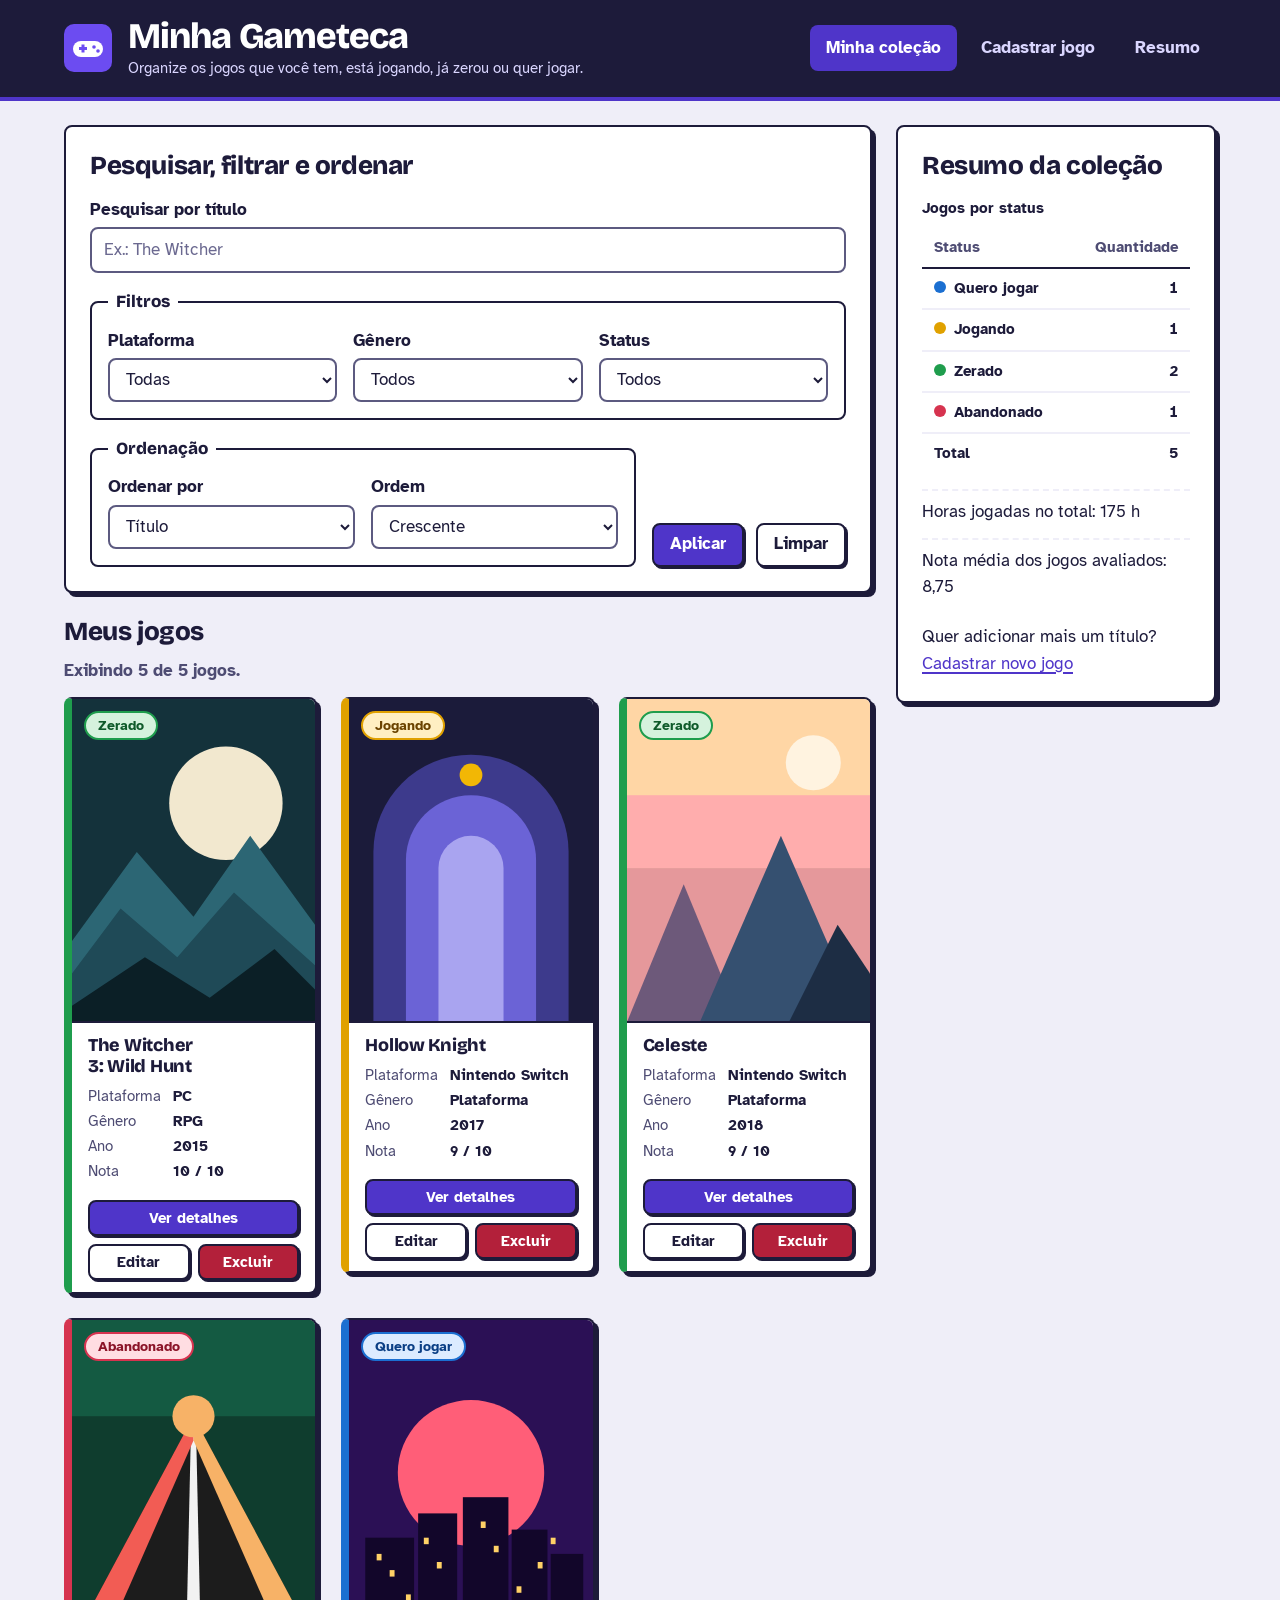
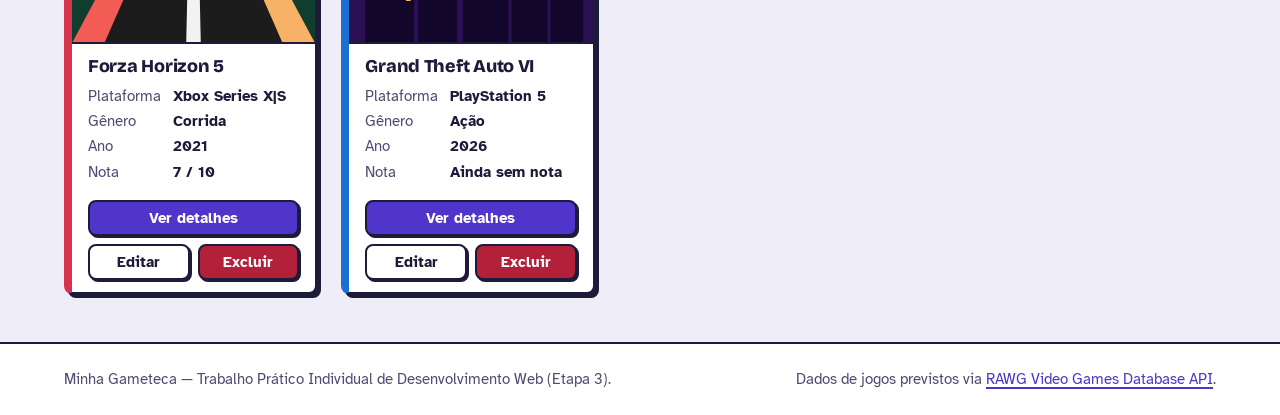
==== commit 2fd5cfb7: "feat: gera listagem dinamicamente a partir dos dados Troca os cartões fixos do HTML por um <template" ====
--- a/index.html
+++ b/index.html
@@ -10,6 +10,9 @@
   <link rel="preconnect" href="https://fonts.gstatic.com" crossorigin>
   <link rel="stylesheet" href="https://fonts.googleapis.com/css2?family=Atkinson+Hyperlegible:wght@400;700&amp;family=Bricolage+Grotesque:opsz,wght@12..96,600..800&amp;display=swap">
   <link rel="stylesheet" href="assets/css/style.css">
+  <script defer src="assets/js/dados.js"></script>
+  <script defer src="assets/js/interface.js"></script>
+  <script defer src="assets/js/pagina-colecao.js"></script>
 </head>
 <body>
   <a class="pular-link" href="#conteudo">Ir para o conteúdo principal</a>
@@ -30,12 +33,12 @@
   </header>
 
   <main id="conteudo" class="pagina-colecao">
-    <p class="aviso aviso--info" role="note">
-      <span>
-        <strong>Dados de exemplo.</strong>
-        Esta lista é fixa na Etapa 2. Cadastro, busca e filtros passam a funcionar na Etapa 3.
-      </span>
-    </p>
+    <noscript>
+      <p class="mensagem mensagem--erro">
+        Esta aplicação precisa de JavaScript para mostrar e guardar seus jogos.
+        Ative o JavaScript no navegador e recarregue a página.
+      </p>
+    </noscript>
 
     <section class="area-busca" aria-labelledby="titulo-busca">
       <h2 id="titulo-busca">Pesquisar, filtrar e ordenar</h2>
@@ -120,131 +123,43 @@
     </section>
 
     <section class="area-lista" aria-labelledby="titulo-colecao">
-      <h2 id="titulo-colecao">Meus jogos</h2>
-      <p class="contador" aria-live="polite">Exibindo 5 de 5 jogos.</p>
-      <p id="mensagem-vazia" class="mensagem mensagem--vazia" hidden>Nenhum jogo encontrado. Tente mudar a pesquisa ou os filtros.</p>
-
-      <ul id="lista-jogos" class="lista-jogos">
+      <h2 id="titulo-colecao" tabindex="-1">Meus jogos</h2>
+      <p id="contador" class="contador" role="status"></p>
+
+      <div id="mensagem-sem-jogos" class="mensagem mensagem--vazia" hidden>
+        <p>Sua coleção ainda não tem jogos.</p>
+        <a class="botao botao--primario" href="pages/cadastro.html">Cadastrar o primeiro jogo</a>
+      </div>
+
+      <!-- Preenchida pelo JavaScript (pagina-colecao.js) a partir do localStorage -->
+      <ul id="lista-jogos" class="lista-jogos"></ul>
+
+      <!-- Modelo de um cartão: o JavaScript copia este trecho para cada jogo -->
+      <template id="modelo-jogo">
         <li>
-          <article class="jogo" aria-labelledby="jogo-1-titulo" data-id="1" data-status="zerado">
-            <img src="assets/img/capa-1.svg" alt="Capa provisória do jogo The Witcher 3: Wild Hunt" width="150" height="200">
-            <h3 id="jogo-1-titulo">The Witcher 3: Wild Hunt</h3>
+          <article class="jogo">
+            <img alt="" width="150" height="200" loading="lazy">
+            <h3></h3>
             <dl>
               <dt>Plataforma</dt>
-              <dd>PC</dd>
+              <dd data-campo="plataforma"></dd>
               <dt>Gênero</dt>
-              <dd>RPG</dd>
+              <dd data-campo="genero"></dd>
               <dt>Ano</dt>
-              <dd>2015</dd>
+              <dd data-campo="ano"></dd>
               <dt>Status</dt>
-              <dd class="selo">Zerado</dd>
+              <dd class="selo" data-campo="status"></dd>
               <dt>Nota</dt>
-              <dd>10 / 10</dd>
+              <dd data-campo="nota"></dd>
             </dl>
             <p class="acoes">
-              <a class="botao botao--primario" href="pages/detalhes.html">Ver detalhes</a>
-              <a class="botao botao--secundario" href="pages/editar.html">Editar</a>
-              <button type="button" class="botao botao--perigo">Excluir</button>
+              <a class="botao botao--primario" data-acao="detalhes">Ver detalhes</a>
+              <a class="botao botao--secundario" data-acao="editar">Editar</a>
+              <button type="button" class="botao botao--perigo" data-acao="excluir">Excluir</button>
             </p>
           </article>
         </li>
-
-        <li>
-          <article class="jogo" aria-labelledby="jogo-2-titulo" data-id="2" data-status="jogando">
-            <img src="assets/img/capa-2.svg" alt="Capa provisória do jogo Hollow Knight" width="150" height="200">
-            <h3 id="jogo-2-titulo">Hollow Knight</h3>
-            <dl>
-              <dt>Plataforma</dt>
-              <dd>Nintendo Switch</dd>
-              <dt>Gênero</dt>
-              <dd>Plataforma</dd>
-              <dt>Ano</dt>
-              <dd>2017</dd>
-              <dt>Status</dt>
-              <dd class="selo">Jogando</dd>
-              <dt>Nota</dt>
-              <dd>9 / 10</dd>
-            </dl>
-            <p class="acoes">
-              <a class="botao botao--primario" href="pages/detalhes.html">Ver detalhes</a>
-              <a class="botao botao--secundario" href="pages/editar.html">Editar</a>
-              <button type="button" class="botao botao--perigo">Excluir</button>
-            </p>
-          </article>
-        </li>
-
-        <li>
-          <article class="jogo" aria-labelledby="jogo-3-titulo" data-id="3" data-status="zerado">
-            <img src="assets/img/capa-3.svg" alt="Capa provisória do jogo Celeste" width="150" height="200">
-            <h3 id="jogo-3-titulo">Celeste</h3>
-            <dl>
-              <dt>Plataforma</dt>
-              <dd>Nintendo Switch</dd>
-              <dt>Gênero</dt>
-              <dd>Plataforma</dd>
-              <dt>Ano</dt>
-              <dd>2018</dd>
-              <dt>Status</dt>
-              <dd class="selo">Zerado</dd>
-              <dt>Nota</dt>
-              <dd>9 / 10</dd>
-            </dl>
-            <p class="acoes">
-              <a class="botao botao--primario" href="pages/detalhes.html">Ver detalhes</a>
-              <a class="botao botao--secundario" href="pages/editar.html">Editar</a>
-              <button type="button" class="botao botao--perigo">Excluir</button>
-            </p>
-          </article>
-        </li>
-
-        <li>
-          <article class="jogo" aria-labelledby="jogo-4-titulo" data-id="4" data-status="abandonado">
-            <img src="assets/img/capa-4.svg" alt="Capa provisória do jogo Forza Horizon 5" width="150" height="200">
-            <h3 id="jogo-4-titulo">Forza Horizon 5</h3>
-            <dl>
-              <dt>Plataforma</dt>
-              <dd>Xbox Series X|S</dd>
-              <dt>Gênero</dt>
-              <dd>Corrida</dd>
-              <dt>Ano</dt>
-              <dd>2021</dd>
-              <dt>Status</dt>
-              <dd class="selo">Abandonado</dd>
-              <dt>Nota</dt>
-              <dd>7 / 10</dd>
-            </dl>
-            <p class="acoes">
-              <a class="botao botao--primario" href="pages/detalhes.html">Ver detalhes</a>
-              <a class="botao botao--secundario" href="pages/editar.html">Editar</a>
-              <button type="button" class="botao botao--perigo">Excluir</button>
-            </p>
-          </article>
-        </li>
-
-        <li>
-          <article class="jogo" aria-labelledby="jogo-5-titulo" data-id="5" data-status="quero-jogar">
-            <img src="assets/img/capa-5.svg" alt="Capa provisória do jogo Grand Theft Auto VI" width="150" height="200">
-            <h3 id="jogo-5-titulo">Grand Theft Auto VI</h3>
-            <dl>
-              <dt>Plataforma</dt>
-              <dd>PlayStation 5</dd>
-              <dt>Gênero</dt>
-              <dd>Ação</dd>
-              <dt>Ano</dt>
-              <dd>2026 (previsto)</dd>
-              <dt>Status</dt>
-              <dd class="selo">Quero jogar</dd>
-              <dt>Nota</dt>
-              <dd>Ainda sem nota</dd>
-            </dl>
-            <p class="acoes">
-              <a class="botao botao--primario" href="pages/detalhes.html">Ver detalhes</a>
-              <a class="botao botao--secundario" href="pages/editar.html">Editar</a>
-              <button type="button" class="botao botao--perigo">Excluir</button>
-            </p>
-          </article>
-        </li>
-      </ul>
+      </template>
     </section>
 
     <aside id="resumo" class="area-resumo" aria-labelledby="titulo-resumo">
@@ -297,7 +212,7 @@
   </main>
 
   <footer>
-    <p>Minha Gameteca — Trabalho Prático Individual de Desenvolvimento Web (Etapa 2).</p>
+    <p>Minha Gameteca — Trabalho Prático Individual de Desenvolvimento Web (Etapa 3).</p>
     <p>
       Dados de jogos previstos via
       <a href="https://rawg.io/apidocs" target="_blank" rel="noopener noreferrer">RAWG Video Games Database API</a>.
--- a/assets/css/style.css
+++ b/assets/css/style.css
@@ -290,10 +290,6 @@
 }
 
 /* Página da coleção: áreas nomeadas (o desktop reorganiza em Media Query) */
-.pagina-colecao > .aviso {
-  grid-area: aviso;
-}
-
 .area-busca {
   grid-area: busca;
 }
@@ -308,7 +304,6 @@
 
 .pagina-colecao {
   grid-template-areas:
-    "aviso"
     "busca"
     "lista"
     "resumo";
@@ -320,7 +315,7 @@
 .painel,
 .area-busca,
 .area-resumo {
-  padding: var(--esp-5);
+  padding: var(--esp-4);
   background-color: var(--papel);
   border: var(--borda);
   border-radius: var(--raio);
@@ -466,6 +461,7 @@
 }
 
 .botao--fantasma {
+  padding-inline: var(--esp-1);
   background-color: transparent;
   border-color: transparent;
   box-shadow: none;
@@ -492,6 +488,7 @@
   flex-wrap: wrap;
   gap: var(--esp-3);
   align-items: center;
+  max-width: none;           /* algumas ações são <p>, que limitam a largura */
   margin: 0;
 }
 
@@ -538,7 +535,8 @@
   }
 
   .botao:hover,
-  .botao:active {
+  .botao:active,
+  .jogo:hover {
     transform: none;
   }
 }
@@ -766,7 +764,7 @@
 /* Campo de busca com botão ao lado */
 .campo--com-botao {
   display: grid;
-  grid-template-columns: minmax(0, 1fr) auto;
+  grid-template-columns: minmax(0, 1fr);
   gap: var(--esp-2);
   align-items: end;
   margin-bottom: var(--esp-5);
@@ -867,8 +865,10 @@
 
 /* Lista vazia: convite para agir, não só um aviso */
 .mensagem--vazia {
-  justify-content: center;
+  flex-direction: column;
+  align-items: center;
   padding: var(--esp-6) var(--esp-4);
+  text-align: center;
   color: var(--tinta-suave);
   background-color: var(--papel);
   border-style: dashed;
@@ -877,6 +877,10 @@
 
 .mensagem--vazia::before {
   display: none;
+}
+
+.mensagem--vazia p {
+  margin: 0;
 }
 
 /*
@@ -1041,11 +1045,18 @@
   justify-self: start;       /* o selo não estica na célula do grid */
 }
 
+/* Ações em grade: "Ver detalhes" na linha de cima; "Editar" e "Excluir" dividem a de baixo */
 .jogo .acoes {
   grid-column: 2;
   align-self: end;
+  display: grid;
+  grid-template-columns: 1fr 1fr;
   padding: var(--esp-2) var(--esp-4) var(--esp-3);
   gap: var(--esp-2);
+}
+
+.jogo .acoes .botao--primario {
+  grid-column: 1 / -1;
 }
 
 .jogo .botao {
@@ -1132,4 +1143,334 @@
 }
 
 
-/* === FIM (os próximos blocos são acrescentados acima desta linha) === */
+/* ==========================================================================
+   7. PÁGINA DE DETALHES E CONFIRMAÇÃO DE EXCLUSÃO
+   ========================================================================== */
+
+/* Ficha do jogo: Grid com áreas nomeadas (uma coluna no celular) */
+.detalhe {
+  display: grid;
+  grid-template-columns: minmax(0, 1fr);
+  grid-template-areas:
+    "topo"
+    "capa"
+    "dados"
+    "obs"
+    "api"
+    "acoes";
+  gap: var(--esp-4) var(--esp-5);
+  padding: var(--esp-4);
+  background-color: var(--papel);
+  border: var(--borda);
+  border-top: 0.75rem solid var(--faixa, var(--tinta));   /* lombada de status no topo */
+  border-radius: var(--raio);
+  box-shadow: var(--sombra);
+}
+
+.detalhe > header {
+  grid-area: topo;
+}
+
+.detalhe > figure {
+  grid-area: capa;
+}
+
+.bloco-dados {
+  grid-area: dados;
+}
+
+.bloco-observacoes {
+  grid-area: obs;
+}
+
+.bloco-api {
+  grid-area: api;
+}
+
+.detalhe > footer {
+  grid-area: acoes;
+  padding-top: var(--esp-4);
+  border-top: var(--borda);
+}
+
+.detalhe > header h2 {
+  margin-bottom: var(--esp-1);
+  font-size: clamp(1.5rem, 1.2rem + 1.4vw, 2.125rem);
+}
+
+.detalhe > header p {
+  margin: 0;
+  color: var(--tinta-suave);
+}
+
+.detalhe figure {
+  margin: 0;
+}
+
+.detalhe figure img {
+  width: 100%;
+  max-width: 16rem;
+  aspect-ratio: 3 / 4;
+  object-fit: cover;
+  border: var(--borda);
+  border-radius: var(--raio);
+  box-shadow: var(--sombra);
+}
+
+.detalhe figcaption {
+  max-width: 16rem;
+  margin-top: var(--esp-3);
+  font-size: 0.875rem;
+  color: var(--tinta-suave);
+}
+
+.detalhe section {
+  padding-top: var(--esp-3);
+  border-top: 2px solid var(--fundo);
+}
+
+.detalhe section h3 {
+  margin-bottom: var(--esp-3);
+}
+
+/* Dados como ficha: rótulo à esquerda, valor em destaque à direita */
+.detalhe dl {
+  display: grid;
+  grid-template-columns: minmax(7rem, max-content) minmax(0, 1fr);
+  gap: var(--esp-2) var(--esp-4);
+  margin: 0;
+}
+
+.detalhe dt {
+  color: var(--tinta-suave);
+}
+
+.detalhe dd {
+  margin: 0;
+  font-weight: 700;
+}
+
+.detalhe .selo {
+  justify-self: start;
+}
+
+.detalhe ul {
+  margin-bottom: 0;
+  padding-left: 1.25rem;
+}
+
+/* "Voltar" fica à esquerda; editar e excluir, à direita */
+.detalhe .acoes .botao--fantasma {
+  margin-right: auto;
+}
+
+
+/* ---- Diálogo de confirmação de exclusão ---------------------------------- */
+
+dialog {
+  width: min(92vw, 30rem);   /* nunca passa da largura da tela */
+  padding: var(--esp-5);
+  color: var(--tinta);
+  background-color: var(--papel);
+  border: var(--borda);
+  border-radius: var(--raio);
+  box-shadow: var(--sombra);
+}
+
+dialog::backdrop {
+  background-color: rgb(29 27 58 / 0.65);
+}
+
+dialog h2 {
+  color: var(--perigo-texto);
+}
+
+dialog .acoes {
+  justify-content: flex-end;
+}
+
+/* Movimento que responde a uma ação da pessoa: o diálogo sobe ao abrir */
+dialog[open] {
+  animation: dialogo-entra 0.18s ease-out;
+}
+
+@keyframes dialogo-entra {
+  from {
+    opacity: 0;
+    transform: translateY(0.75rem);
+  }
+}
+
+
+/* ==========================================================================
+   8. RESPONSIVIDADE (Media Queries, mobile-first)
+
+   Pontos de quebra (em, relativos ao tamanho da fonte do navegador):
+     30em  ≈ 480px   celulares grandes
+     40em  ≈ 640px   tablets em pé: cards verticais em grade
+     48em  ≈ 768px   tablets: navegação ao lado do título, ficha em 2 colunas
+     64em  ≈ 1024px  notebooks: resumo ao lado da lista
+     90em  ≈ 1440px  telas largas
+   ========================================================================== */
+
+/* ---- Telas pequenas (base): botões de ação ocupam a largura toda ---------- */
+
+.formulario .acoes .botao,
+dialog .acoes .botao {
+  flex: 1 1 100%;
+}
+
+
+/* ---- ≥ 30em: celulares grandes ------------------------------------------- */
+
+@media (min-width: 30em) {
+  .formulario .acoes .botao,
+  dialog .acoes .botao {
+    flex: 0 0 auto;
+  }
+
+  /* Campo de busca da API com o botão ao lado */
+  .campo--com-botao {
+    grid-template-columns: minmax(0, 1fr) auto;
+  }
+}
+
+
+/* ---- ≥ 40em: cards verticais em grade, busca em áreas -------------------- */
+
+@media (min-width: 40em) {
+  .painel,
+  .area-busca,
+  .area-resumo,
+  .detalhe {
+    padding: var(--esp-5);
+  }
+
+  /* Busca: campo, filtros e, na última linha, ordenação com os botões */
+  .area-busca form {
+    grid-template-columns: minmax(0, 1fr) auto;
+    grid-template-areas:
+      "busca busca"
+      "filtros filtros"
+      "ordenacao acoes";
+  }
+
+  .area-busca .campo--busca {
+    grid-area: busca;
+  }
+
+  .area-busca .grupo-filtros {
+    grid-area: filtros;
+  }
+
+  .area-busca .grupo-ordenacao {
+    grid-area: ordenacao;
+  }
+
+  .area-busca .acoes {
+    grid-area: acoes;
+  }
+
+  /* Lista: tantas colunas de 15rem quanto couberem */
+  .lista-jogos {
+    grid-template-columns: repeat(auto-fill, minmax(min(100%, 15rem), 1fr));
+    gap: var(--esp-5);
+  }
+
+  /* Card vertical: capa em cima, dados embaixo, botões no rodapé */
+  .jogo {
+    grid-template-columns: minmax(0, 1fr);
+    grid-template-rows: auto auto 1fr auto;
+  }
+
+  .jogo img {
+    grid-row: auto;
+    height: auto;
+    aspect-ratio: 3 / 4;
+    border-right: 0;
+    border-bottom: var(--borda);
+  }
+
+  .jogo h3,
+  .jogo dl,
+  .jogo .acoes {
+    grid-column: 1;
+  }
+
+  /* O selo de status passa a flutuar sobre a capa; o rótulo "Status" continua
+     disponível para leitores de tela */
+  .jogo .selo {
+    position: absolute;
+    top: var(--esp-3);
+    left: var(--esp-3);
+  }
+
+  .jogo dt:has(+ .selo) {
+    position: absolute;
+    width: 1px;
+    height: 1px;
+    overflow: hidden;
+    clip-path: inset(50%);
+    white-space: nowrap;
+  }
+}
+
+
+/* ---- ≥ 48em: navegação ao lado do título, ficha em duas colunas ---------- */
+
+@media (min-width: 48em) {
+  body > header nav {
+    flex: 0 0 auto;
+    margin-left: auto;
+  }
+
+  .detalhe {
+    grid-template-columns: 16rem minmax(0, 1fr);
+    grid-template-areas:
+      "topo  topo"
+      "capa  dados"
+      "capa  obs"
+      "capa  api"
+      "acoes acoes";
+    align-items: start;
+  }
+
+  /* Áreas "capa" e "dados" têm alturas diferentes: a capa não estica */
+  .detalhe > figure {
+    align-self: start;
+  }
+}
+
+
+/* ---- ≥ 64em: notebooks (lista à esquerda, resumo fixo à direita) --------- */
+
+@media (min-width: 64em) {
+  .pagina-colecao {
+    grid-template-columns: minmax(0, 1fr) 20rem;
+    grid-template-areas:
+      "busca resumo"
+      "lista resumo";
+    align-items: start;
+  }
+
+  .area-resumo {
+    position: sticky;          /* acompanha a rolagem da lista */
+    top: var(--esp-4);
+  }
+}
+
+
+/* ---- ≥ 90em: telas largas ------------------------------------------------ */
+
+@media (min-width: 90em) {
+  :root {
+    --largura-max: 84rem;
+  }
+
+  body {
+    font-size: 1.125rem;
+  }
+}
+
+
+/* === FIM === */
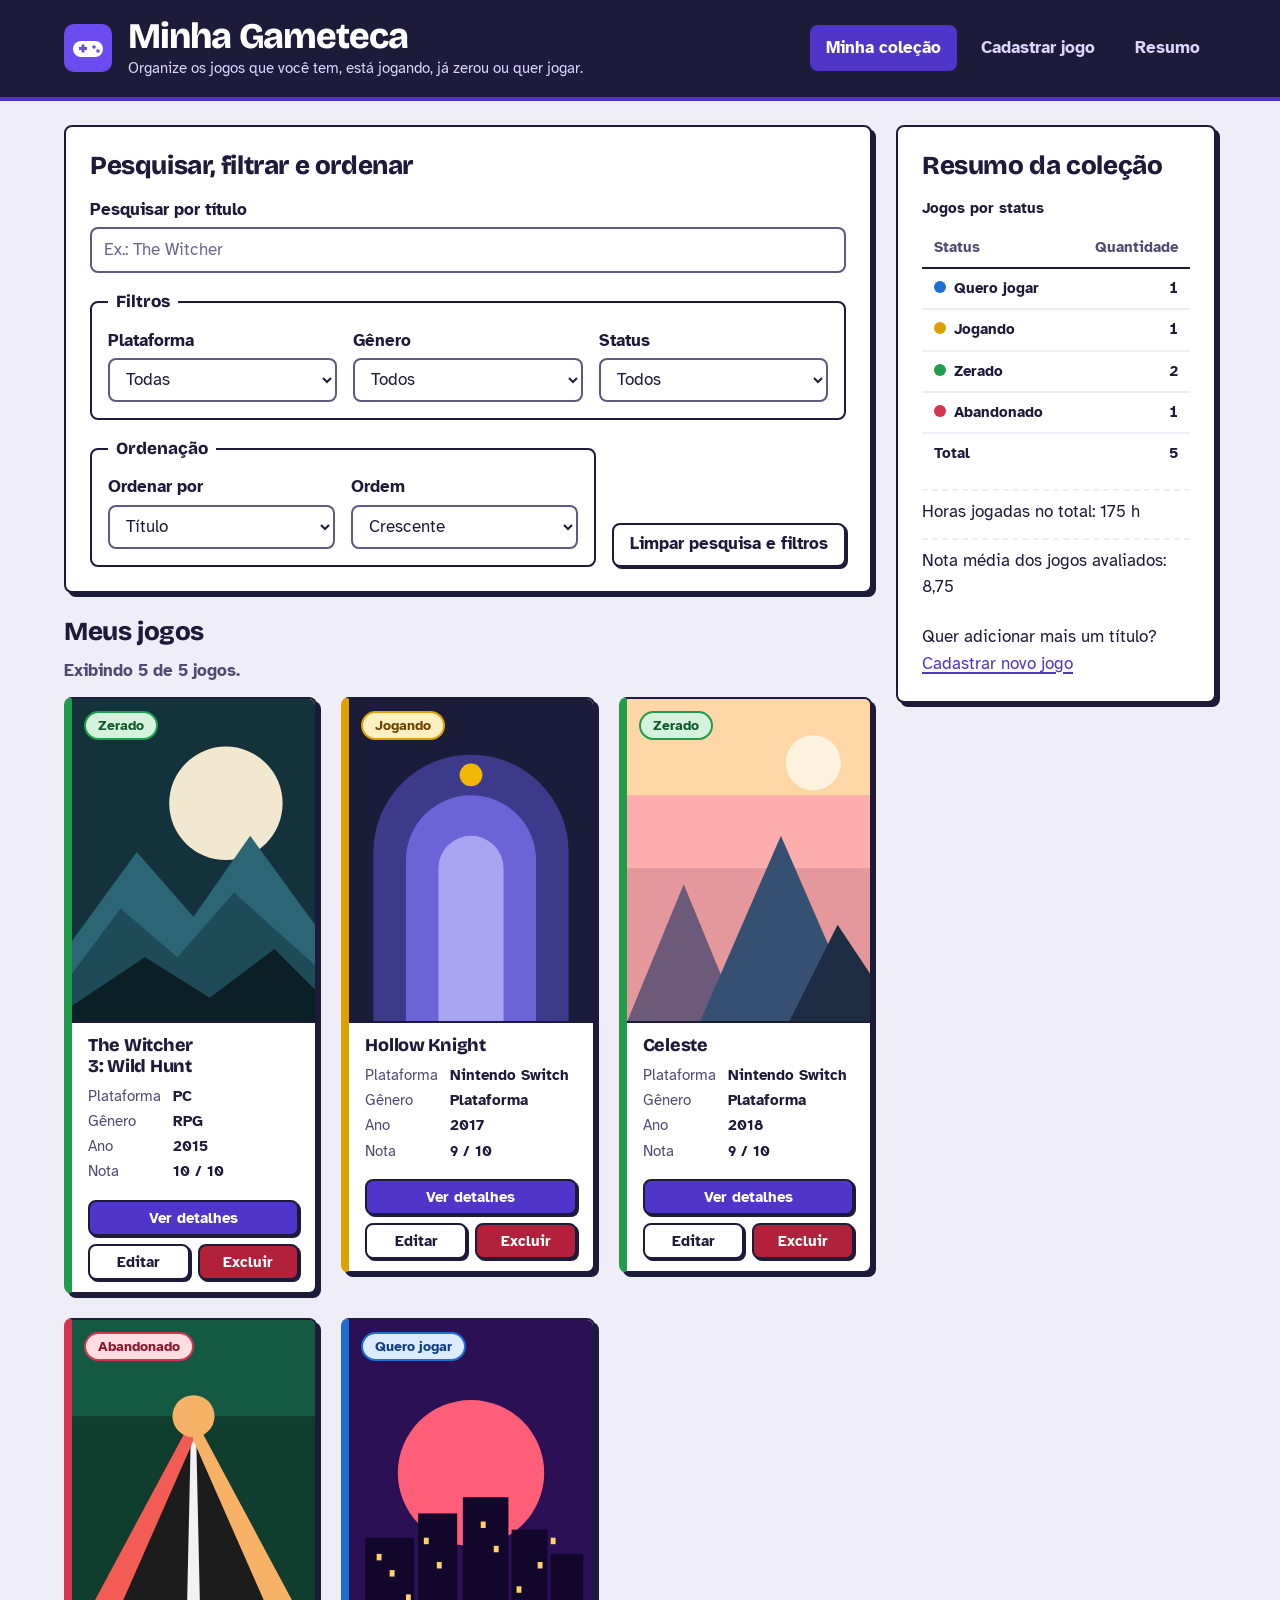
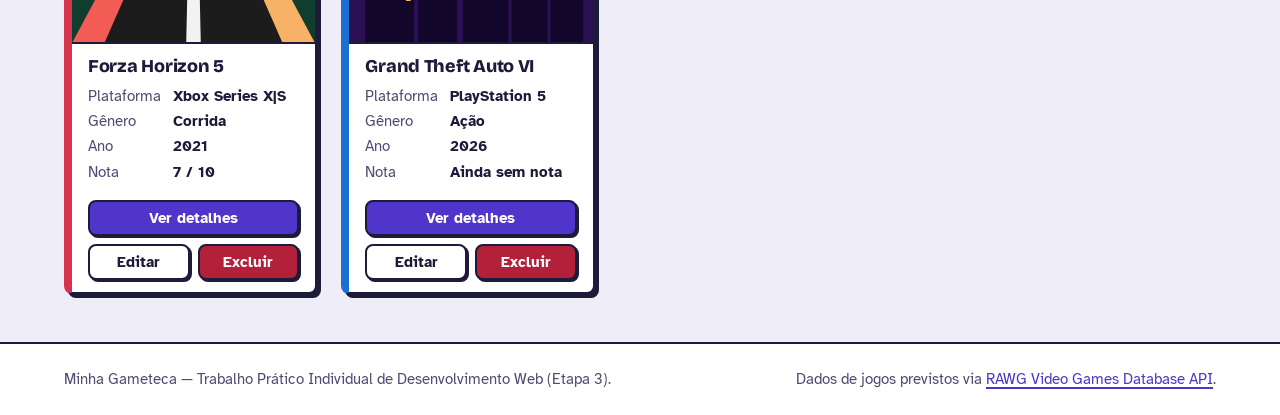
==== commit b66ce22f: "feat: adiciona pesquisa de itens Filtra a lista pelo título enquanto a pessoa digita, ignorando acen" ====
--- a/index.html
+++ b/index.html
@@ -43,7 +43,7 @@
     <section class="area-busca" aria-labelledby="titulo-busca">
       <h2 id="titulo-busca">Pesquisar, filtrar e ordenar</h2>
 
-      <form id="form-busca" action="#" method="get" role="search" aria-label="Pesquisar, filtrar e ordenar jogos">
+      <form id="form-busca" role="search" aria-label="Pesquisar, filtrar e ordenar jogos">
         <div class="campo campo--busca">
           <label for="busca-titulo">Pesquisar por título</label>
           <input type="search" id="busca-titulo" name="busca" placeholder="Ex.: The Witcher">
@@ -116,8 +116,7 @@
         </fieldset>
 
         <div class="acoes">
-          <button type="submit" class="botao botao--primario">Aplicar</button>
-          <button type="reset" class="botao botao--secundario">Limpar</button>
+          <button type="reset" class="botao botao--secundario">Limpar pesquisa e filtros</button>
         </div>
       </form>
     </section>
@@ -129,6 +128,11 @@
       <div id="mensagem-sem-jogos" class="mensagem mensagem--vazia" hidden>
         <p>Sua coleção ainda não tem jogos.</p>
         <a class="botao botao--primario" href="pages/cadastro.html">Cadastrar o primeiro jogo</a>
+      </div>
+
+      <div id="mensagem-sem-resultados" class="mensagem mensagem--vazia" hidden>
+        <p>Nenhum jogo combina com essa pesquisa e esses filtros.</p>
+        <button type="reset" form="form-busca" class="botao botao--secundario">Limpar pesquisa e filtros</button>
       </div>
 
       <!-- Preenchida pelo JavaScript (pagina-colecao.js) a partir do localStorage -->
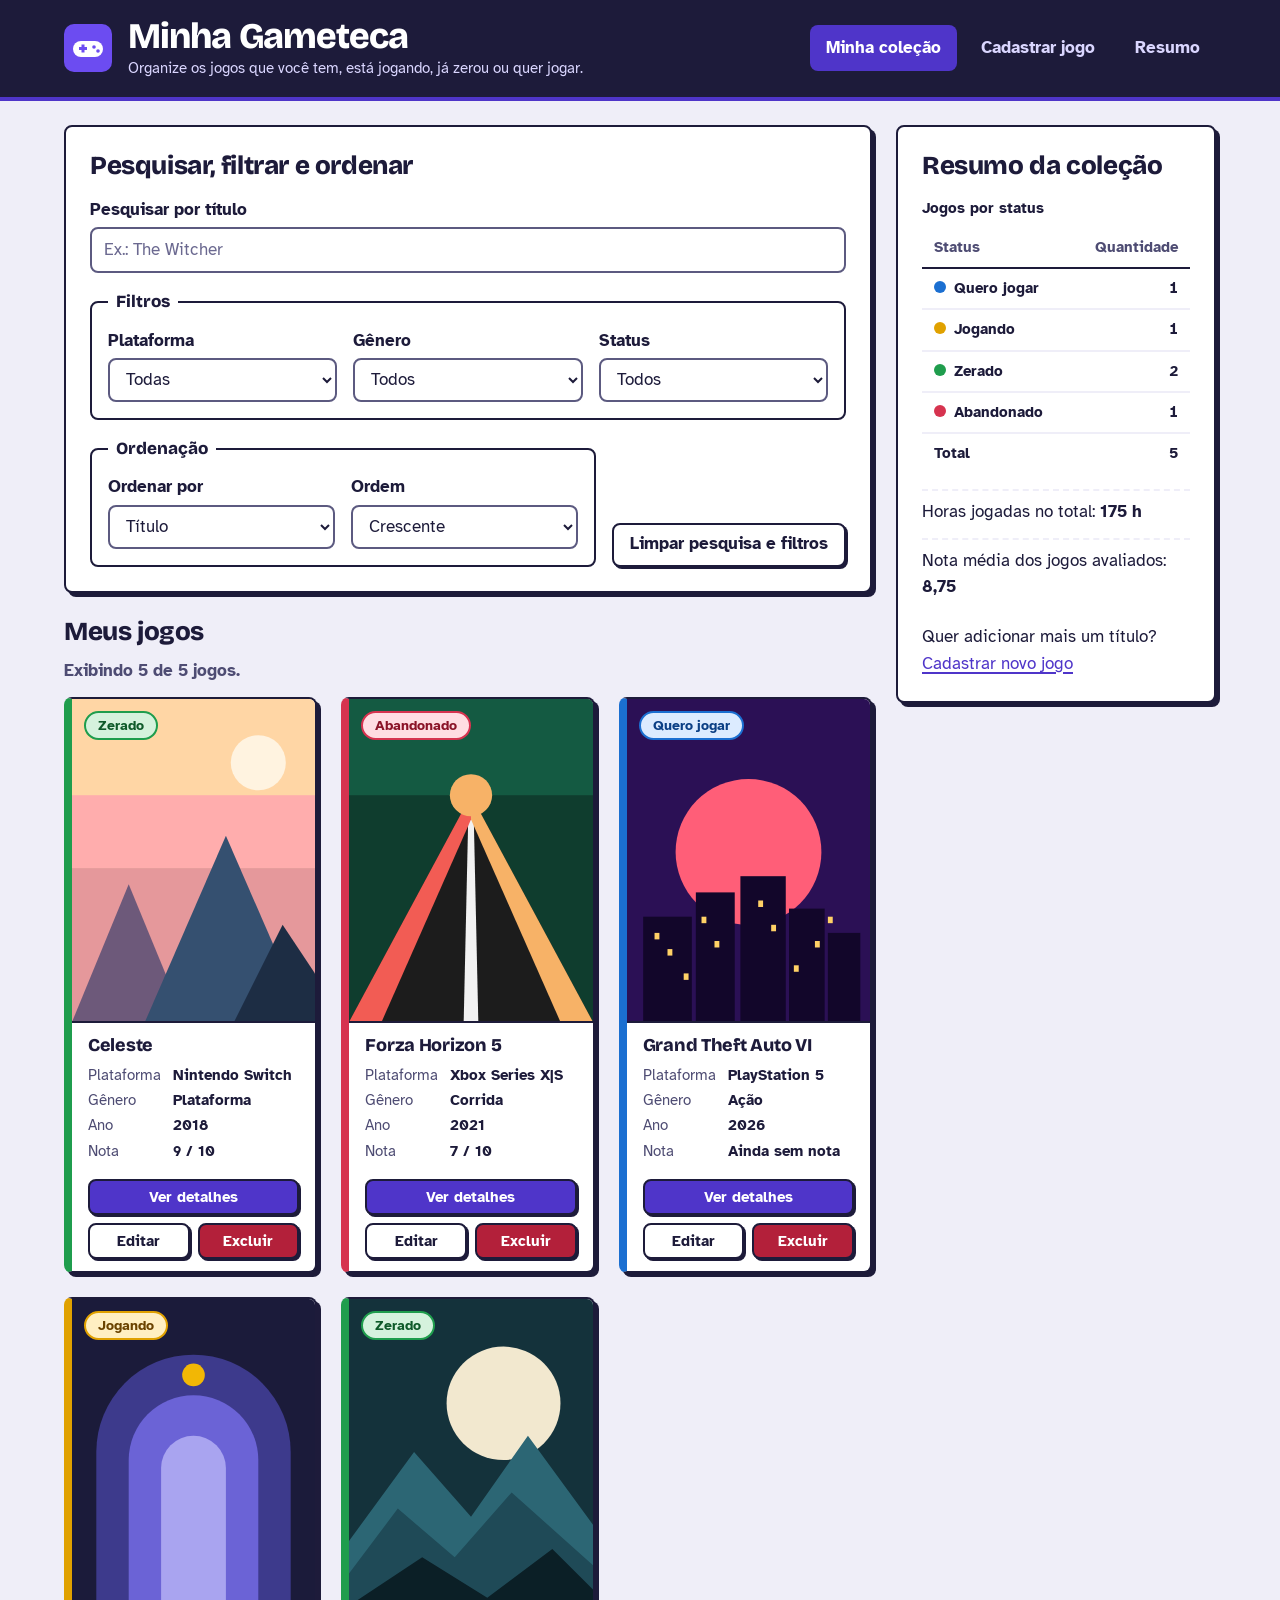
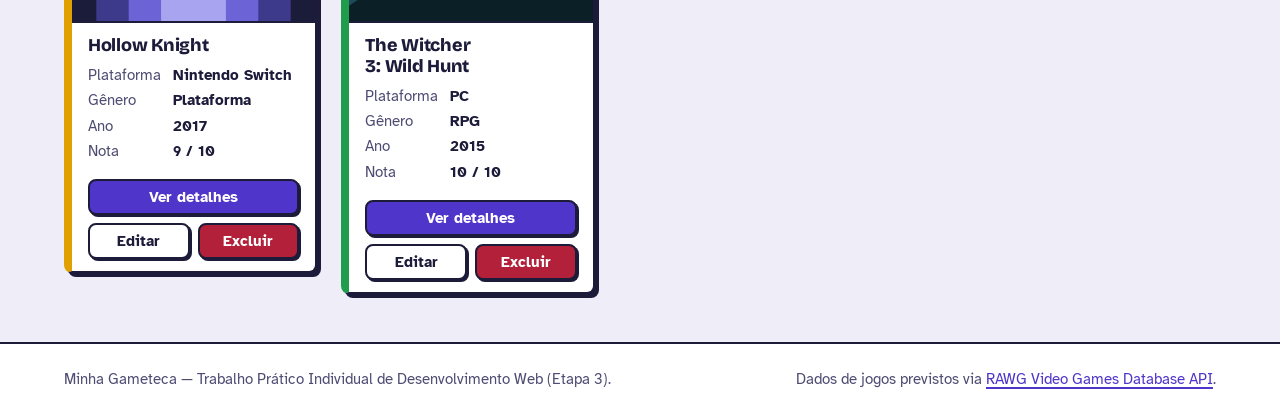
==== commit 2e4d0c9f: "feat: calcula resumo da coleção a partir dos dados A tabela de jogos por status, o total de horas e " ====
--- a/index.html
+++ b/index.html
@@ -180,32 +180,32 @@
         <tbody>
           <tr>
             <th scope="row">Quero jogar</th>
-            <td>1</td>
+            <td data-resumo="quero-jogar">0</td>
           </tr>
           <tr>
             <th scope="row">Jogando</th>
-            <td>1</td>
+            <td data-resumo="jogando">0</td>
           </tr>
           <tr>
             <th scope="row">Zerado</th>
-            <td>2</td>
+            <td data-resumo="zerado">0</td>
           </tr>
           <tr>
             <th scope="row">Abandonado</th>
-            <td>1</td>
+            <td data-resumo="abandonado">0</td>
           </tr>
         </tbody>
         <tfoot>
           <tr>
             <th scope="row">Total</th>
-            <td>5</td>
+            <td data-resumo="total">0</td>
           </tr>
         </tfoot>
       </table>
 
       <ul>
-        <li>Horas jogadas no total: 175 h</li>
-        <li>Nota média dos jogos avaliados: 8,75</li>
+        <li>Horas jogadas no total: <strong data-resumo="horas">0 h</strong></li>
+        <li>Nota média dos jogos avaliados: <strong data-resumo="nota-media">sem notas</strong></li>
       </ul>
 
       <p>
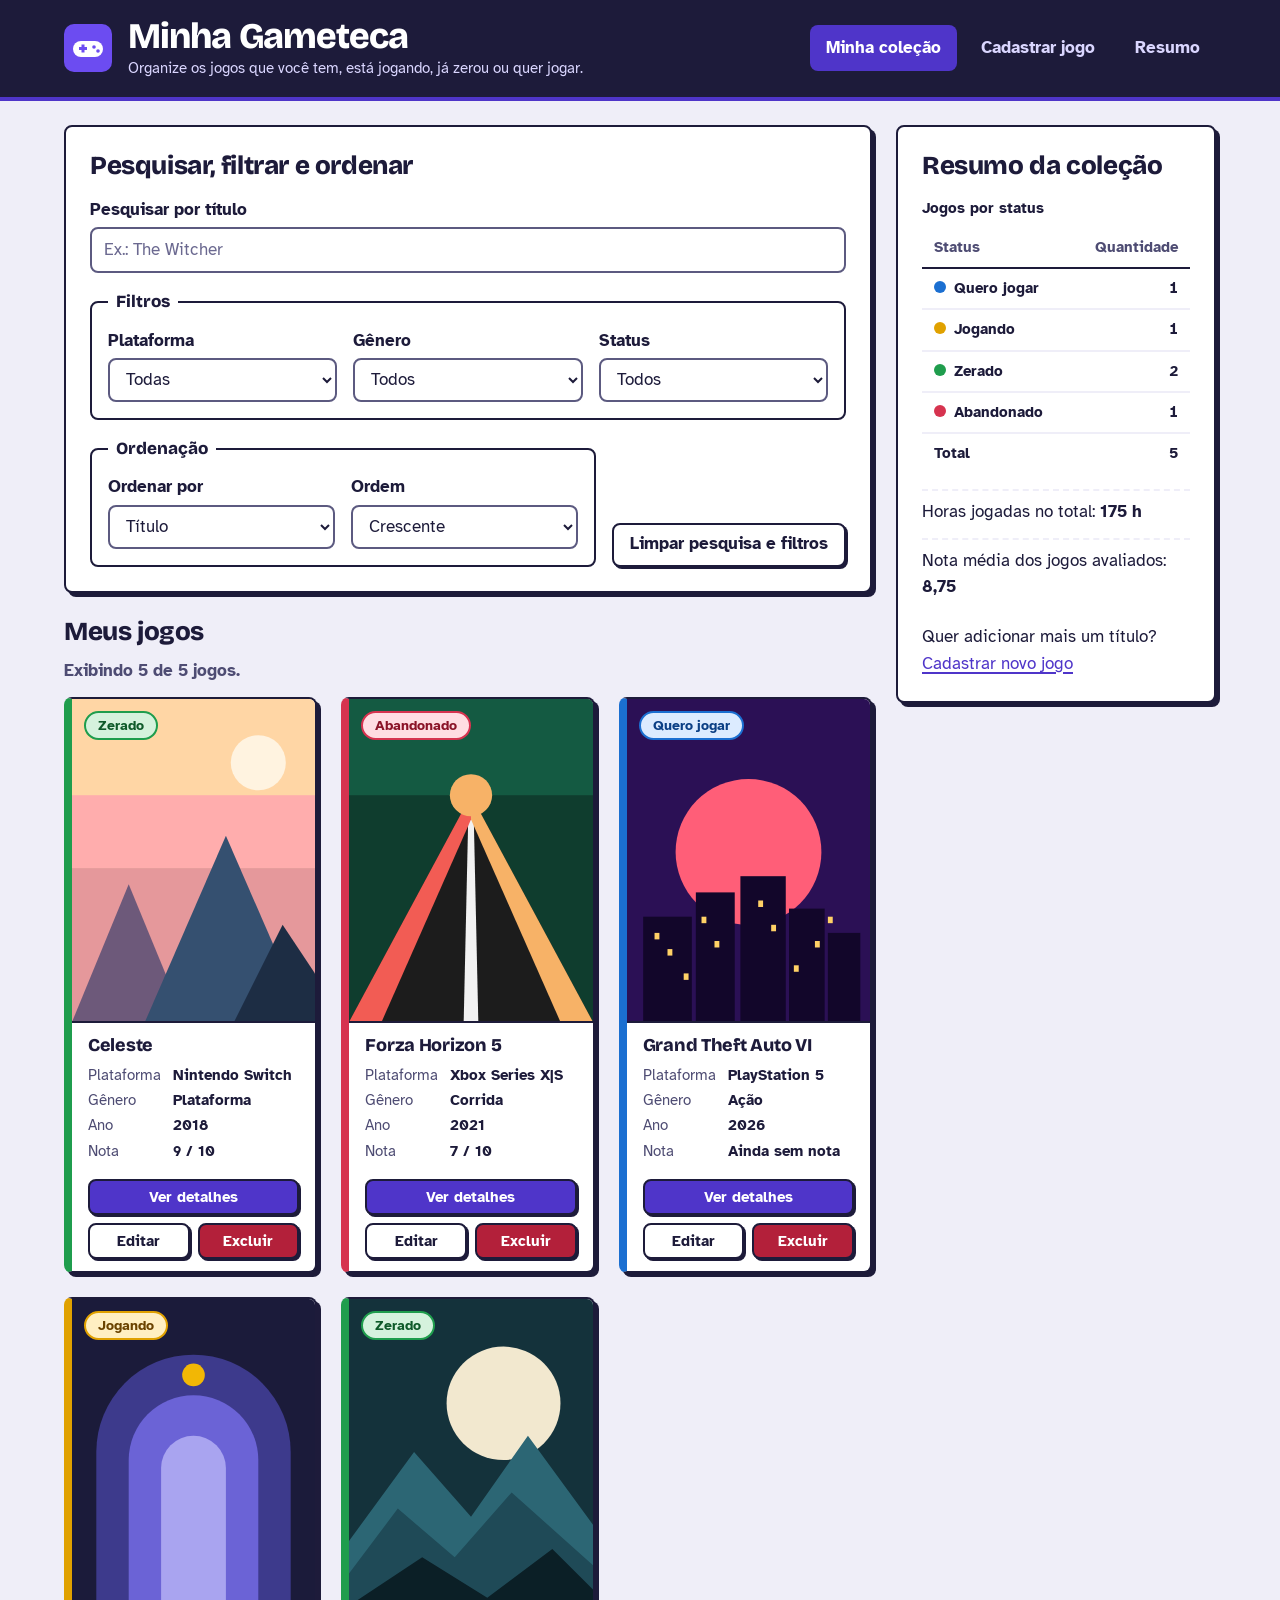
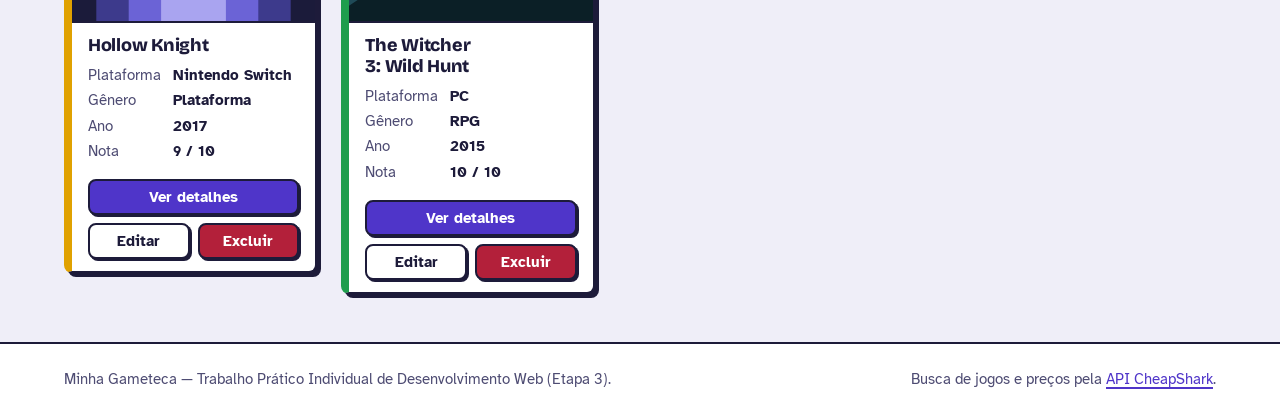
==== commit e4723f65: "feat: integra aplicação com API externa No cadastro, a busca consulta a API pública CheapShark pelo " ====
--- a/index.html
+++ b/index.html
@@ -215,11 +215,29 @@
     </aside>
   </main>
 
+  <!-- Confirmação de exclusão, aberta pelo JavaScript (interface.js) -->
+  <dialog id="dialogo-exclusao" aria-labelledby="dialogo-titulo">
+    <form method="dialog">
+      <h2 id="dialogo-titulo">Excluir jogo?</h2>
+      <p>
+        Tem certeza de que deseja excluir <strong data-campo="titulo-do-jogo"></strong>
+        da sua coleção? Esta ação não poderá ser desfeita.
+      </p>
+      <div class="acoes">
+        <button value="cancelar" class="botao botao--secundario">Cancelar</button>
+        <button value="confirmar" class="botao botao--perigo">Sim, excluir</button>
+      </div>
+    </form>
+  </dialog>
+
+  <!-- Área dos avisos de feedback, preenchida pelo JavaScript -->
+  <div id="avisos" class="avisos" aria-live="polite"></div>
+
   <footer>
     <p>Minha Gameteca — Trabalho Prático Individual de Desenvolvimento Web (Etapa 3).</p>
     <p>
-      Dados de jogos previstos via
-      <a href="https://rawg.io/apidocs" target="_blank" rel="noopener noreferrer">RAWG Video Games Database API</a>.
+      Busca de jogos e preços pela
+      <a href="https://apidocs.cheapshark.com/" target="_blank" rel="noopener noreferrer">API CheapShark</a>.
     </p>
   </footer>
 </body>
--- a/assets/css/style.css
+++ b/assets/css/style.css
@@ -532,6 +532,7 @@
   *::after {
     transition-duration: 0.01ms !important;
     animation-duration: 0.01ms !important;
+    animation-iteration-count: 1 !important;
   }
 
   .botao:hover,
@@ -598,12 +599,25 @@
   outline-offset: 2px;
 }
 
-/* Só marca erro depois que a pessoa interagiu com o campo */
-input:user-invalid,
-select:user-invalid,
-textarea:user-invalid {
+/* Campo com erro: o JavaScript marca aria-invalid depois de validar */
+input[aria-invalid="true"],
+select[aria-invalid="true"],
+textarea[aria-invalid="true"] {
   border-color: var(--perigo);
   background-color: var(--perigo-fundo);
+}
+
+/* Mensagem de erro criada pelo JavaScript embaixo do campo */
+.erro-campo {
+  display: block;
+  margin-top: var(--esp-1);
+  font-weight: 700;
+  color: var(--perigo-texto);
+}
+
+.erro-campo::before {
+  content: "! ";             /* o erro não depende só da cor */
+  font-weight: 800;
 }
 
 input:disabled,
@@ -796,6 +810,66 @@
 
 .resultados-api .botao {
   margin-left: auto;         /* empurra o botão para a direita */
+}
+
+.resultados-api:empty {
+  display: none;
+}
+
+.resultados-api img {
+  flex: none;
+  width: 5.5rem;
+  aspect-ratio: 16 / 9;
+  object-fit: cover;
+  background-color: var(--papel);
+  border: 2px solid var(--tinta);
+  border-radius: 0.25rem;
+}
+
+/* Título e preço, um embaixo do outro */
+.resultado-texto {
+  display: grid;
+  flex: 1 1 9rem;
+  min-width: 0;
+  overflow-wrap: anywhere;
+}
+
+.resultado-texto span {
+  font-size: 0.9375rem;
+  color: var(--tinta-suave);
+}
+
+/* Situação de uma consulta à API: carregando, resultado, vazio ou erro */
+.estado-api {
+  display: flex;
+  gap: var(--esp-2);
+  align-items: center;
+  max-width: none;
+  margin: 0 0 var(--esp-3);
+  font-weight: 700;
+  color: var(--tinta-suave);
+}
+
+.estado-api[data-estado="erro"] {
+  color: var(--perigo-texto);
+}
+
+/* Indicador girando enquanto a resposta não chega */
+.estado-api[data-estado="carregando"]::before {
+  content: "";
+  flex: none;
+  width: 1rem;
+  height: 1rem;
+  border: 3px solid var(--fundo);
+  border-top-color: var(--violeta);
+  border-radius: 50%;
+  animation: girar 0.8s linear infinite;
+}
+
+@keyframes girar {
+  to {
+    transform: rotate(360deg);
+  }
 }
 
 
@@ -883,22 +957,63 @@
   margin: 0;
 }
 
-/*
-  Mensagens do formulário aparecem sozinhas, só com CSS:
-  - erro, quando algum campo foi tocado e está inválido;
-  - sucesso, quando todos os campos obrigatórios estão válidos.
-*/
+/* Resumo de erros do formulário (mostrado pelo JavaScript ao tentar salvar) */
 .formulario .mensagem {
-  display: none;
   margin-bottom: var(--esp-4);
 }
 
-.formulario:has(:user-invalid) .mensagem--erro {
+/* O erro do grupo de status ocupa a linha inteira, abaixo das opções */
+.opcoes .erro-campo {
+  flex-basis: 100%;
+}
+
+
+/* ---- Avisos flutuantes ("Jogo salvo", "Jogo excluído") ------------------- */
+
+.avisos {
+  position: fixed;
+  right: var(--esp-4);
+  bottom: var(--esp-4);
+  left: var(--esp-4);
+  z-index: 20;
   display: flex;
-}
-
-.formulario:valid .mensagem--sucesso {
-  display: flex;
+  justify-content: center;
+  pointer-events: none;      /* a área vazia não bloqueia cliques na página */
+}
+
+.avisos .mensagem {
+  align-items: center;
+  width: min(100%, 34rem);
+  pointer-events: auto;
+  box-shadow: var(--sombra);
+  animation: aviso-entra 0.2s ease-out;
+}
+
+@keyframes aviso-entra {
+  from {
+    opacity: 0;
+    transform: translateY(0.75rem);
+  }
+}
+
+.aviso-fechar {
+  flex: none;
+  width: 2.25rem;
+  height: 2.25rem;
+  margin-left: auto;
+  padding: 0;
+  font: inherit;
+  font-size: 1.375rem;
+  line-height: 1;
+  color: inherit;
+  cursor: pointer;
+  background-color: transparent;
+  border: 2px solid transparent;
+  border-radius: var(--raio);
+}
+
+.aviso-fechar:hover {
+  border-color: currentColor;
 }
 
 
@@ -1224,6 +1339,17 @@
   color: var(--tinta-suave);
 }
 
+/* Jogos com capa própria não têm legenda */
+.detalhe figcaption:empty {
+  display: none;
+}
+
+/* As observações respeitam as quebras de linha digitadas */
+.bloco-observacoes p {
+  white-space: pre-line;
+  overflow-wrap: anywhere;
+}
+
 .detalhe section {
   padding-top: var(--esp-3);
   border-top: 2px solid var(--fundo);
